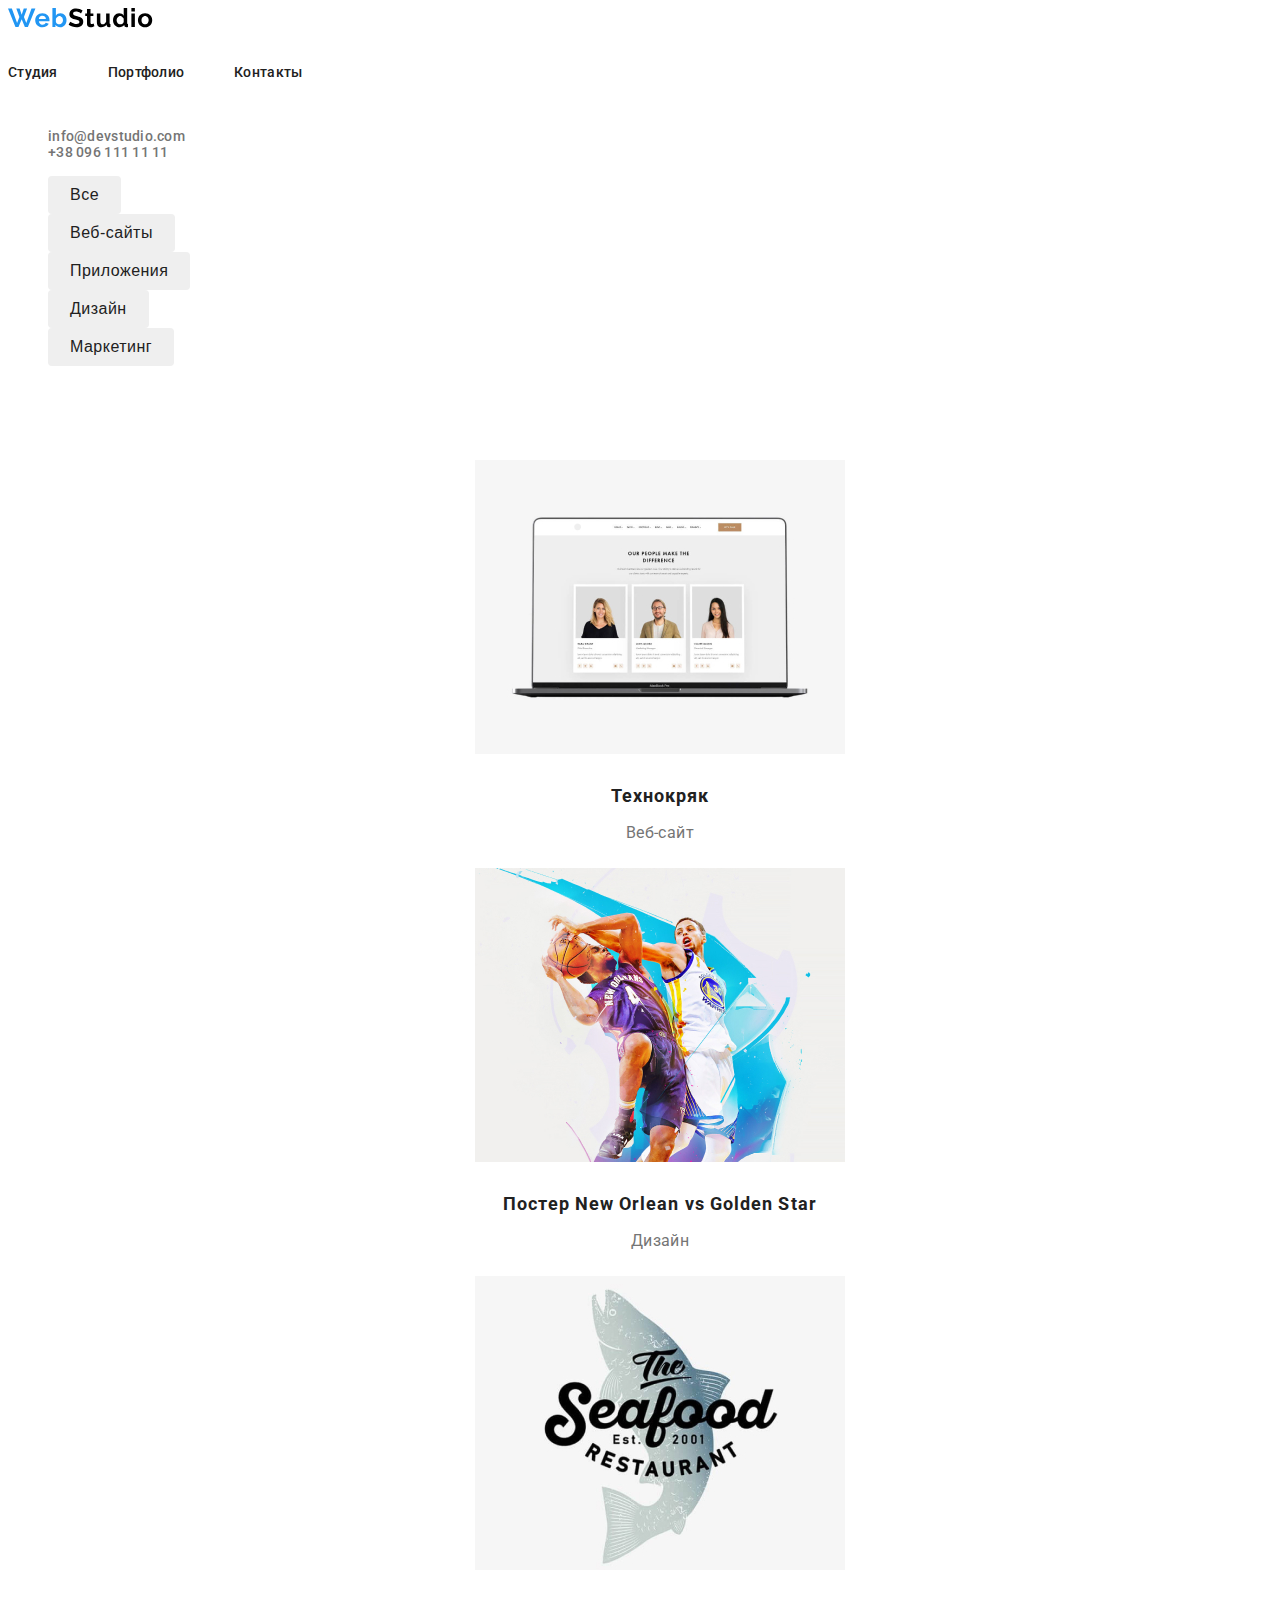
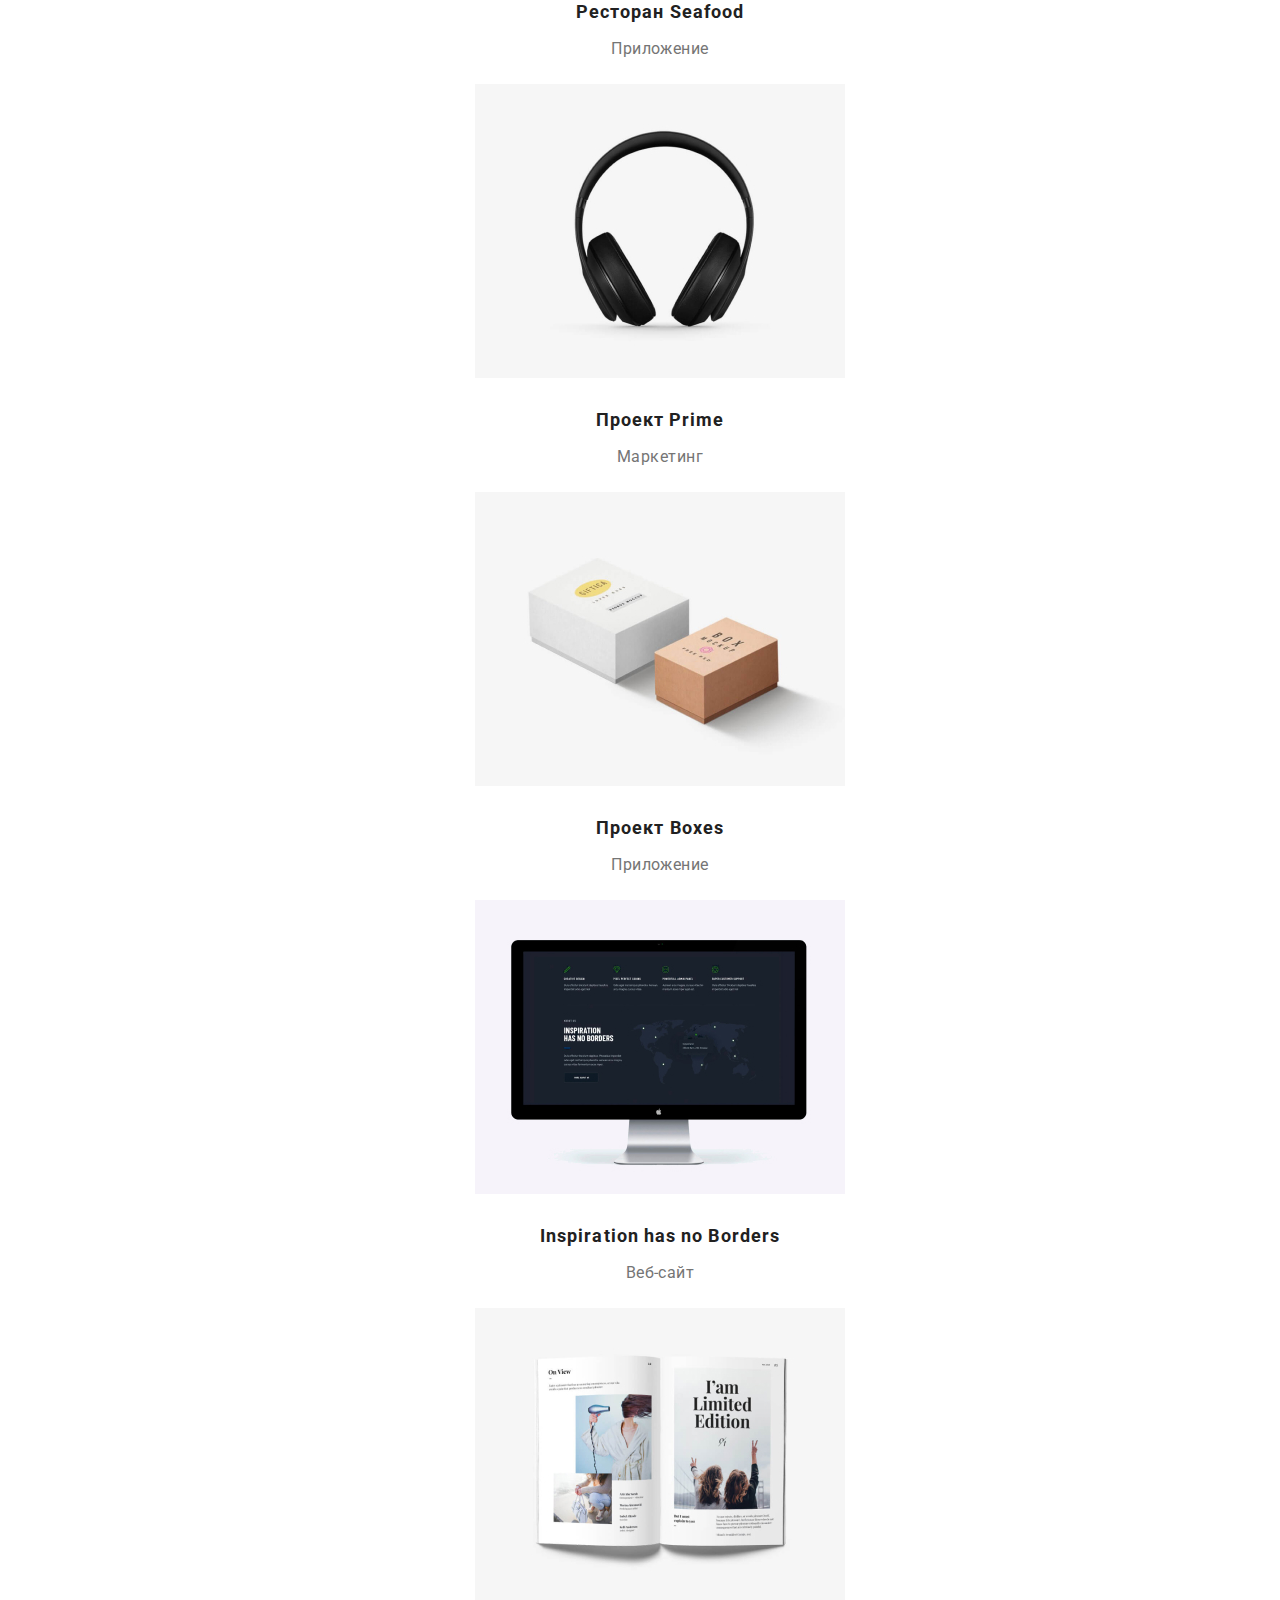
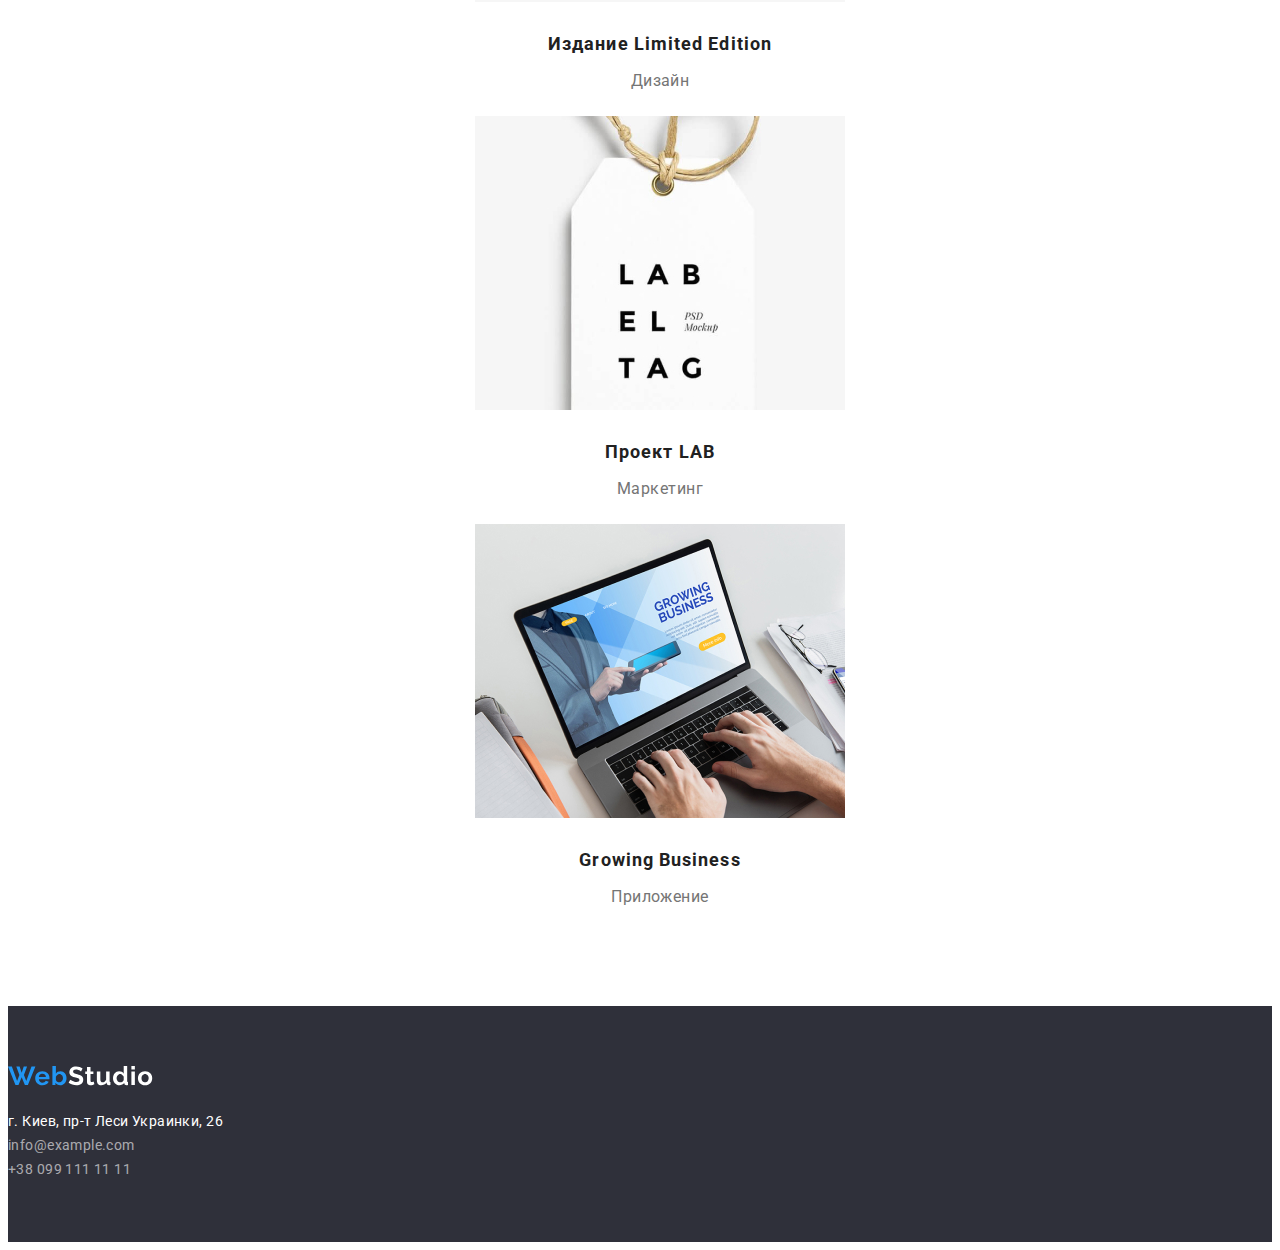
==== portfolio.html @ f3866150 "c4" ====
<!DOCTYPE html>
<html lang="ru">
  <head>
    <meta charset="UTF-8" />
    <meta name="viewport" content="width=device-width, initial-scale=1.0" />
    <title>Портфолио</title>
    <link
      rel="stylesheet"
      href="https://cdnjs.cloudflare.com/ajax/libs/modern-normalize/1.0.0/modern-normalize.min.css"
      integrity="sha512-ISS7cAi1PEhQ8jnbJpJZMd29NlhNj4AWYyLOSp2CE/CsHxTCu+r+t0D2yoJudVrd0/8fTVPUVDzY5Tvli75u/g=="
      crossorigin="anonymous"
    />
    <link rel="preconnect" href="https://fonts.gstatic.com" />
    <link
      href="https://fonts.googleapis.com/css2?family=Roboto:wght@400;500;700;900&display=swap"
      rel="stylesheet"
    />
    <link rel="stylesheet" href="./css/style.css" />
  </head>

  <body>
    <!-- Шапка сайта -->
    <header class="header">
      <nav class="menu">
        <a href="#" aria-label="логотип">
          <img src="./images/logo.svg" alt="web-studio Логотип" />
        </a>
        <ul class="menu-list">
          <li class="menu-list-item">
            <a class="menu-link" href="./index.html">Студия</a>
          </li>
          <li class="menu-list-item">
            <a class="menu-link" href="./portfolio.html">Портфолио</a>
          </li>
          <li class="menu-list-item">
            <a class="menu-link" href="#">Контакты</a>
          </li>
        </ul>
      </nav>
      <address>
        <ul>
          <li class="address-list">
            <a class="address-link" href="mailto:info@devstudio.com"
              >info@devstudio.com</a
            >
          </li>
          <li class="address-list">
            <a class="address-link" href="tel:+380961111111"
              >+38 096 111 11 11</a
            >
          </li>
        </ul>
      </address>
    </header>
    <!-- /Шапка сайта -->
    <main>
      <!-- Фильтр     -->
      <div>
        <ul class="filter-list">
          <li><button class="filter-button" type="button">Все</button></li>
          <li>
            <button class="filter-button" type="button">Веб-сайты</button>
          </li>
          <li>
            <button class="filter-button" type="button">Приложения</button>
          </li>
          <li><button class="filter-button" type="button">Дизайн</button></li>
          <li>
            <button class="filter-button" type="button">Маркетинг</button>
          </li>
        </ul>
      </div>
      <!-- /Фильтр     -->
      <!-- Портфолио -->
      <section class="portfolio">
        <div class="container-portfolio">
          <ul class="portfolio-list">
            <li>
              <img
                class="portfolio-images"
                src="./images/portfolio1.jpg"
                width="370"
                height="294"
                alt="Ноутбук с открытым веб-сайтом"
              />
              <h3 class="portfolio-title">Технокряк</h3>
              <p class="portfolio-text">Веб-сайт</p>
            </li>
            <li>
              <img
                class="portfolio-images"
                src="./images/portfolio2.jpg"
                width="370"
                height="294"
                alt="Постер New Orlean vs Golden Star"
              />
              <h3 class="portfolio-title">Постер New Orlean vs Golden Star</h3>
              <p class="portfolio-text">Дизайн</p>
            </li>
            <li>
              <img
                class="portfolio-images"
                src="./images/portfolio3.jpg"
                width="370"
                height="294"
                alt="Логотип ресторана seafood"
              />
              <h3 class="portfolio-title">Ресторан Seafood</h3>
              <p class="portfolio-text">Приложение</p>
            </li>
            <li>
              <img
                class="portfolio-images"
                src="./images/portfolio4.jpg"
                width="370"
                height="294"
                alt="Наушники"
              />
              <h3 class="portfolio-title">Проект Prime</h3>
              <p class="portfolio-text">Маркетинг</p>
            </li>
            <li>
              <img
                class="portfolio-images"
                src="./images/portfolio5.jpg"
                width="370"
                height="294"
                alt="2 коробки"
              />
              <h3 class="portfolio-title">Проект Boxes</h3>
              <p class="portfolio-text">Приложение</p>
            </li>
            <li>
              <img
                class="portfolio-images"
                src="./images/portfolio6.jpg"
                width="370"
                height="294"
                alt="Mac с открытым веб-сайтом"
              />
              <h3 class="portfolio-title">Inspiration has no Borders</h3>
              <p class="portfolio-text">Веб-сайт</p>
            </li>
            <li>
              <img
                class="portfolio-images"
                src="./images/portfolio7.jpg"
                width="370"
                height="294"
                alt="Книга"
              />
              <h3 class="portfolio-title">Издание Limited Edition</h3>
              <p class="portfolio-text">Дизайн</p>
            </li>
            <li>
              <img
                class="portfolio-images"
                src="./images/portfolio8.jpg"
                width="370"
                height="294"
                alt="Бирка"
              />
              <h3 class="portfolio-title">Проект LAB</h3>
              <p class="portfolio-text">Маркетинг</p>
            </li>
            <li>
              <img
                class="portfolio-images"
                src="./images/portfolio9.jpg"
                width="370"
                height="294"
                alt="Ноутбук с открытым приложением"
              />
              <h3 class="portfolio-title">Growing Business</h3>
              <p class="portfolio-text">Приложение</p>
            </li>
          </ul>
        </div>
      </section>
      <!-- /Портфолио -->
    </main>
    <footer class="footer">
      <!-- Контакты -->
      <img class="footer-logo" src="./images/logo-footer.svg" alt="Логотип" />
      <ul class="footer-list">
        <li>
          <address>
            <a class="address-location" href="#"
              >г. Киев, пр-т Леси Украинки, 26</a
            >
          </address>
        </li>
        <li>
          <address>
            <a class="address-contacts" href="mailto:info@example.com"
              >info@example.com</a
            >
          </address>
        </li>
        <li>
          <address>
            <a class="address-contacts" href="tel:+380991111111"
              >+38 099 111 11 11</a
            >
          </address>
        </li>
      </ul>
      <!-- /Контакты -->
    </footer>
  </body>
</html>
---- css/style.css ----
/* Основной цвет текста color: #212121; */
/* Вторичный цвет текста color: #757575; */
/* Акцент #2196F3; */
/* Белый #FFFFFF; */
/* Цвет адрес футер rgba(255, 255, 255, 0.6); */

:root {
  --primary-text-color: #212121;
  --secondary-text-color: #757575;
  --accent-color: #2196f3;
  --white-text-color: #ffffff;
  --footer-address-text-color: rgba(255, 255, 255, 0.6);
  --background-top-footer: #2f303a;
  --primary-background-color: #ffffff;
  --secondary-background-color: #f5f4fa;
}

html {
  box-sizing: border-box;
}

*,
*::before,
*::after {
  box-sizing: inherit;
}

body {
  font-family: 'Roboto', sans-serif;
  font-style: normal;
}

/* Шапка сайта */

.header {
  background-color: var(--primary-background-color);
}

.menu-list {
  display: flex;
  padding-right: 0;
  padding-left: 0;
  margin-top: 0;
  margin-bottom: 0;

  list-style: none;
}

.menu-list-item:not(:last-child) {
  margin-right: 50px;
}

.menu-link,
.menu-link:visited {
  display: block;
  padding-bottom: 32px;
  padding-top: 32px;

  color: var(--primary-text-color);
  font-weight: 500;
  font-size: 14px;
  line-height: 1.142;
  letter-spacing: 0.02em;
  text-decoration: none;
}

.menu-link:hover,
.menu-link:active,
.menu-link:focus {
  color: var(--accent-color);
}

.address-list {
  list-style: none;
  display: flex;
}

.address-list:not(:last-child) {
  margin-right: 50px;
}

.address-link {
  color: var(--secondary-text-color);
  font-style: normal;
  font-weight: 500;
  font-size: 14px;
  line-height: 1.142;
  letter-spacing: 0.02em;
  text-decoration: none;
}

.address-link:hover,
.address-link:active,
.address-link:focus {
  color: var(--accent-color);
}

/* Шапка сайта */

/* TOP */

.container-top {
  width: 1170px;
  padding-left: 15px;
  padding-right: 15px;
  margin-left: auto;
  margin-right: auto;
}

.top {
  padding-bottom: 94px;
  text-align: center;
  background-color: var(--background-top-footer);
}

.top-title {
  margin-top: 0;
  margin-bottom: 30px;

  color: var(--white-text-color);
  font-weight: 900;
  font-size: 44px;
  line-height: 1.5;
  text-align: center;
  letter-spacing: 0.06em;
  text-transform: uppercase;
}

.order,
.order:visited {
  display: inline-block;
  text-align: center;
  min-width: 200px;
  height: 50px;

  background-color: var(--accent-color);
  color: var(--white-text-color);
  font-weight: bold;
  font-size: 16px;
  line-height: 1.875;
  text-decoration: none;
  border-radius: 4px;
  padding: 10px 32px;
}

/* TOP */

/* О нас */

.feature {
  padding-bottom: 94px;
  background-color: var(--primary-background-color);
}

.container-feature {
  width: 1170px;
  padding-left: 15px;
  padding-right: 15px;
  margin-left: auto;
  margin-right: auto;
}

.feature-title {
  margin-top: 0;
  margin-bottom: 20px;

  color: var(--primary-text-color);
  font-weight: bold;
  font-size: 14px;
  line-height: 1.142;
  letter-spacing: 0.03em;
  text-transform: uppercase;
}

.feature-list {
  padding-right: 0;
  padding-left: 0;
  list-style: none;
}

.feature-text {
  margin-top: 0;
  margin-bottom: 0;

  color: var(--secondary-text-color);
  font-weight: normal;
  font-size: 14px;
  line-height: 1.714;
  letter-spacing: 0.03em;
}

/* О нас */

/* Наши спецификации */

.orientation {
  padding-bottom: 94px;

  background-color: var(--primary-background-color);
  text-align: center;
}

.container-orientation {
  width: 1170px;
  padding-left: 15px;
  padding-right: 15px;
  margin-left: auto;
  margin-right: auto;
}

.orientation-title {
  margin-top: 0;
  margin-bottom: 50px;

  color: var(--primary-text-color);
  font-weight: bold;
  font-size: 36px;
  line-height: 42px;
  text-align: center;
  letter-spacing: 0.03em;
}

.orientation-list {
  margin-top: 0;
  margin-bottom: 0;
  padding-left: 0;
  padding-right: 0;
  list-style: none;
}

/* Наши спецификации */

/* Наша комманда */

.container-team {
  width: 1170px;
  padding-left: 15px;
  padding-right: 15px;
  margin-left: auto;
  margin-right: auto;
}

.team {
  padding-bottom: 94px;

  background-color: var(--secondary-background-color);
  text-align: center;
}

.team-images {
  margin-bottom: 30px;
}

.team-title {
  margin-top: 0;
  margin-bottom: 0;
  padding-top: 101px;
  padding-bottom: 50px;

  color: var(--primary-text-color);
  font-weight: bold;
  font-size: 36px;
  line-height: 1.166;
  text-align: center;
  letter-spacing: 0.03em;
}

.team-list {
  margin-top: 0;
  margin-bottom: 0;
  padding-left: 0;
  padding-right: 0;
  list-style: none;
}

.person-title {
  margin-top: 0;
  margin-bottom: 10px;

  color: var(--primary-text-color);
  font-weight: 500;
  font-size: 16px;
  line-height: 1.187;
  text-align: center;
  letter-spacing: 0.03em;
}

.person-text {
  margin-top: 0;
  margin-bottom: 30px;

  color: var(--secondary-text-color);
  font-weight: normal;
  font-size: 16px;
  line-height: 1.187;
  text-align: center;
  letter-spacing: 0.03em;
}

.person-text:last-child {
  margin-bottom: 0;
}

/* Наша комманда */

/* Контакты */

.footer {
  background-color: var(--background-top-footer);
}

.footer-logo {
  padding-top: 60px;
  margin-bottom: 20px;
}

.footer-list {
  margin-top: 0;
  margin-bottom: 0;
  padding-left: 0;
  padding-bottom: 60px;
  list-style: none;
}

.address-location,
.address-location:visited {
  color: var(--white-text-color);
  font-style: normal;
  font-weight: normal;
  font-size: 14px;
  line-height: 1.714;
  letter-spacing: 0.03em;
  text-decoration: none;
}

.address-contacts,
.address-contacts:visited {
  color: var(--footer-address-text-color);
  font-style: normal;
  font-weight: normal;
  font-size: 14px;
  line-height: 1.714;
  letter-spacing: 0.03em;
  text-decoration: none;
}

/* Контакты */

/* PORTFOLIO.HTML */
/* Фильтр */

.filter-list {
  list-style: none;
}

.filter-button,
.filter-button:visited {
  padding: 6px 22px;
  border-radius: 4px;
  border: 0 solid transparent;

  color: var(--primary-text-color);
  font-weight: 500;
  font-size: 16px;
  line-height: 1.625;
  text-align: center;
  letter-spacing: 0.03em;
}

.filter-button:hover,
.filter-button:active,
.filter-button:focus {
  color: var(--white-text-color);
  background-color: var(--accent-color);
  outline: none;
  border: 0 solid transparent;
  font-weight: 500;
  font-size: 16px;
  line-height: 1.625;
  text-align: center;
  letter-spacing: 0.03em;
}

/* Portfolio */

.portfolio {
  background-color: var(--primary-background-color);
  text-align: center;
}

.container-portfolio {
  width: 1170px;
  padding-left: 15px;
  padding-right: 15px;
  margin-left: auto;
  margin-right: auto;
  margin-top: 94px;
  margin-bottom: 94px;
}

.portfolio-images {
  margin-bottom: 20px;
}

.portfolio-list {
  list-style: none;
  margin-bottom: 0;
  margin-top: 0;
}

.portfolio-title {
  color: var(--primary-text-color);
  margin-top: 0;
  margin-bottom: 4px;

  font-weight: bold;
  font-size: 18px;
  line-height: 2;
  letter-spacing: 0.06em;
}

.portfolio-text {
  margin-top: 0;
  margin-bottom: 20px;

  color: var(--secondary-text-color);
  font-weight: normal;
  font-size: 16px;
  line-height: 1.875;
  letter-spacing: 0.03em;
}

/* Portfolio */
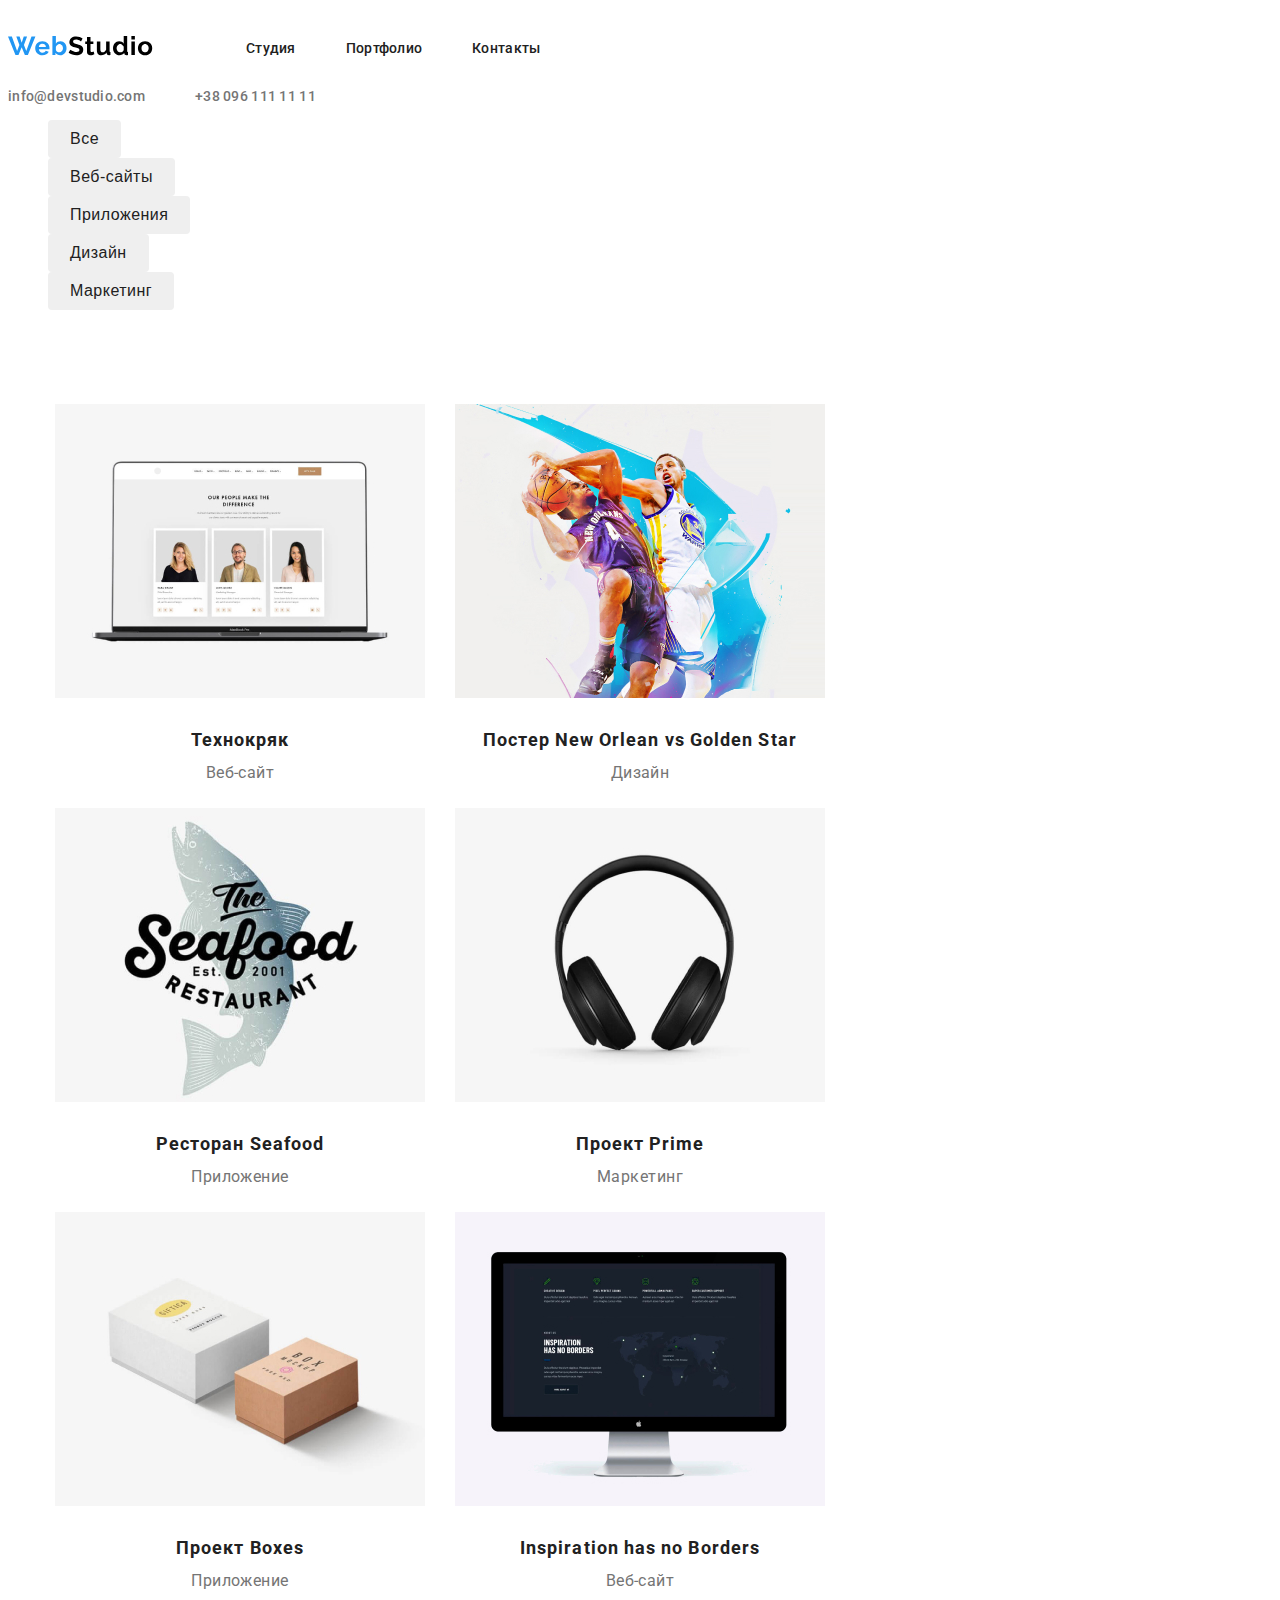
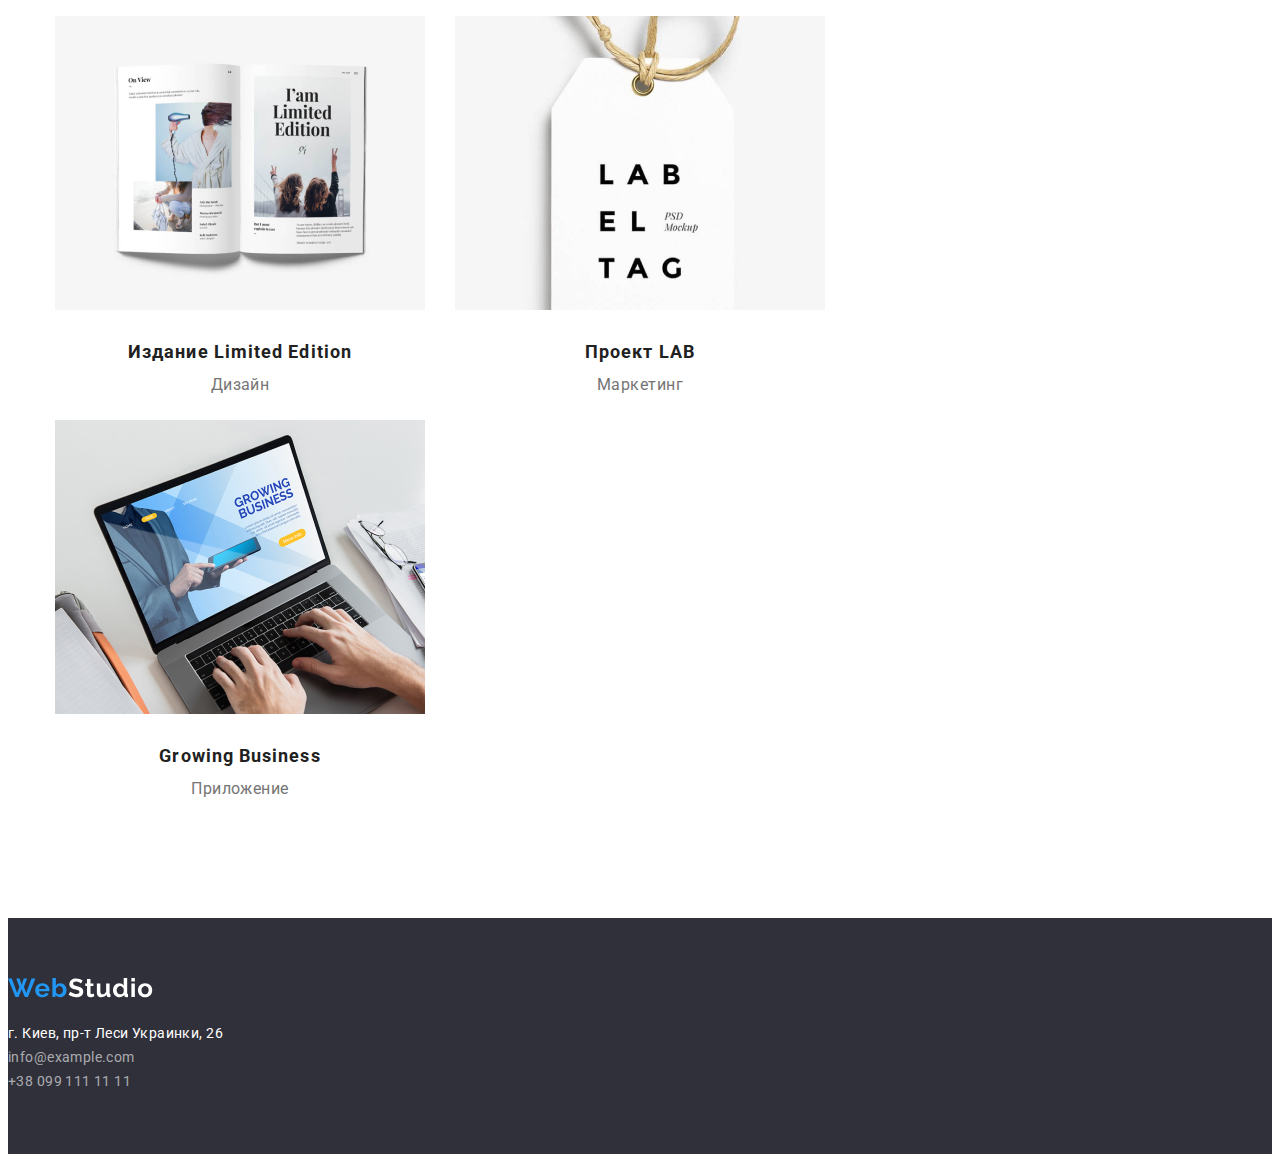
==== commit 6965350a: "c5" ====
--- a/portfolio.html
+++ b/portfolio.html
@@ -37,19 +37,11 @@
           </li>
         </ul>
       </nav>
-      <address>
-        <ul>
-          <li class="address-list">
-            <a class="address-link" href="mailto:info@devstudio.com"
-              >info@devstudio.com</a
-            >
-          </li>
-          <li class="address-list">
-            <a class="address-link" href="tel:+380961111111"
-              >+38 096 111 11 11</a
-            >
-          </li>
-        </ul>
+      <address class="address-list">
+        <a class="address-link" href="mailto:info@devstudio.com"
+          >info@devstudio.com</a
+        >
+        <a class="address-link" href="tel:+380961111111">+38 096 111 11 11</a>
       </address>
     </header>
     <!-- /Шапка сайта -->
@@ -75,105 +67,127 @@
       <section class="portfolio">
         <div class="container-portfolio">
           <ul class="portfolio-list">
-            <li>
-              <img
-                class="portfolio-images"
-                src="./images/portfolio1.jpg"
-                width="370"
-                height="294"
-                alt="Ноутбук с открытым веб-сайтом"
-              />
-              <h3 class="portfolio-title">Технокряк</h3>
-              <p class="portfolio-text">Веб-сайт</p>
-            </li>
-            <li>
-              <img
-                class="portfolio-images"
-                src="./images/portfolio2.jpg"
-                width="370"
-                height="294"
-                alt="Постер New Orlean vs Golden Star"
-              />
-              <h3 class="portfolio-title">Постер New Orlean vs Golden Star</h3>
-              <p class="portfolio-text">Дизайн</p>
-            </li>
-            <li>
-              <img
-                class="portfolio-images"
-                src="./images/portfolio3.jpg"
-                width="370"
-                height="294"
-                alt="Логотип ресторана seafood"
-              />
-              <h3 class="portfolio-title">Ресторан Seafood</h3>
-              <p class="portfolio-text">Приложение</p>
-            </li>
-            <li>
-              <img
-                class="portfolio-images"
-                src="./images/portfolio4.jpg"
-                width="370"
-                height="294"
-                alt="Наушники"
-              />
-              <h3 class="portfolio-title">Проект Prime</h3>
-              <p class="portfolio-text">Маркетинг</p>
-            </li>
-            <li>
-              <img
-                class="portfolio-images"
-                src="./images/portfolio5.jpg"
-                width="370"
-                height="294"
-                alt="2 коробки"
-              />
-              <h3 class="portfolio-title">Проект Boxes</h3>
-              <p class="portfolio-text">Приложение</p>
-            </li>
-            <li>
-              <img
-                class="portfolio-images"
-                src="./images/portfolio6.jpg"
-                width="370"
-                height="294"
-                alt="Mac с открытым веб-сайтом"
-              />
-              <h3 class="portfolio-title">Inspiration has no Borders</h3>
-              <p class="portfolio-text">Веб-сайт</p>
-            </li>
-            <li>
-              <img
-                class="portfolio-images"
-                src="./images/portfolio7.jpg"
-                width="370"
-                height="294"
-                alt="Книга"
-              />
-              <h3 class="portfolio-title">Издание Limited Edition</h3>
-              <p class="portfolio-text">Дизайн</p>
-            </li>
-            <li>
-              <img
-                class="portfolio-images"
-                src="./images/portfolio8.jpg"
-                width="370"
-                height="294"
-                alt="Бирка"
-              />
-              <h3 class="portfolio-title">Проект LAB</h3>
-              <p class="portfolio-text">Маркетинг</p>
-            </li>
-            <li>
-              <img
-                class="portfolio-images"
-                src="./images/portfolio9.jpg"
-                width="370"
-                height="294"
-                alt="Ноутбук с открытым приложением"
-              />
-              <h3 class="portfolio-title">Growing Business</h3>
-              <p class="portfolio-text">Приложение</p>
-            </li>
+            <div class="flex-container">
+              <li>
+                <div class="flex-elements">
+                  <img
+                    class="portfolio-images"
+                    src="./images/portfolio1.jpg"
+                    width="370"
+                    height="294"
+                    alt="Ноутбук с открытым веб-сайтом"
+                  />
+                  <h3 class="portfolio-title">Технокряк</h3>
+                  <p class="portfolio-text">Веб-сайт</p>
+                </div>
+              </li>
+              <li>
+                <div class="flex-elements">
+                  <img
+                    class="portfolio-images"
+                    src="./images/portfolio2.jpg"
+                    width="370"
+                    height="294"
+                    alt="Постер New Orlean vs Golden Star"
+                  />
+                  <h3 class="portfolio-title">
+                    Постер New Orlean vs Golden Star
+                  </h3>
+                  <p class="portfolio-text">Дизайн</p>
+                </div>
+              </li>
+              <li>
+                <div class="flex-elements">
+                  <img
+                    class="portfolio-images"
+                    src="./images/portfolio3.jpg"
+                    width="370"
+                    height="294"
+                    alt="Логотип ресторана seafood"
+                  />
+                  <h3 class="portfolio-title">Ресторан Seafood</h3>
+                  <p class="portfolio-text">Приложение</p>
+                </div>
+              </li>
+              <li>
+                <div class="flex-elements">
+                  <img
+                    class="portfolio-images"
+                    src="./images/portfolio4.jpg"
+                    width="370"
+                    height="294"
+                    alt="Наушники"
+                  />
+                  <h3 class="portfolio-title">Проект Prime</h3>
+                  <p class="portfolio-text">Маркетинг</p>
+                </div>
+              </li>
+              <li>
+                <div class="flex-elements">
+                  <img
+                    class="portfolio-images"
+                    src="./images/portfolio5.jpg"
+                    width="370"
+                    height="294"
+                    alt="2 коробки"
+                  />
+                  <h3 class="portfolio-title">Проект Boxes</h3>
+                  <p class="portfolio-text">Приложение</p>
+                </div>
+              </li>
+              <li>
+                <div class="flex-elements">
+                  <img
+                    class="portfolio-images"
+                    src="./images/portfolio6.jpg"
+                    width="370"
+                    height="294"
+                    alt="Mac с открытым веб-сайтом"
+                  />
+                  <h3 class="portfolio-title">Inspiration has no Borders</h3>
+                  <p class="portfolio-text">Веб-сайт</p>
+                </div>
+              </li>
+              <li>
+                <div class="flex-elements">
+                  <img
+                    class="portfolio-images"
+                    src="./images/portfolio7.jpg"
+                    width="370"
+                    height="294"
+                    alt="Книга"
+                  />
+                  <h3 class="portfolio-title">Издание Limited Edition</h3>
+                  <p class="portfolio-text">Дизайн</p>
+                </div>
+              </li>
+              <li>
+                <div class="flex-elements">
+                  <img
+                    class="portfolio-images"
+                    src="./images/portfolio8.jpg"
+                    width="370"
+                    height="294"
+                    alt="Бирка"
+                  />
+                  <h3 class="portfolio-title">Проект LAB</h3>
+                  <p class="portfolio-text">Маркетинг</p>
+                </div>
+              </li>
+              <li>
+                <div class="flex-elements">
+                  <img
+                    class="portfolio-images"
+                    src="./images/portfolio9.jpg"
+                    width="370"
+                    height="294"
+                    alt="Ноутбук с открытым приложением"
+                  />
+                  <h3 class="portfolio-title">Growing Business</h3>
+                  <p class="portfolio-text">Приложение</p>
+                </div>
+              </li>
+            </div>
           </ul>
         </div>
       </section>
--- a/css/style.css
+++ b/css/style.css
@@ -36,7 +36,23 @@
   background-color: var(--primary-background-color);
 }
 
+.menu {
+  display: flex;
+  align-items: center;
+  height: 80px;
+}
+
+.container-menu {
+  width: 1200px;
+  padding-left: 15px;
+  padding-right: 15px;
+  margin-left: auto;
+  margin-right: auto;
+}
+
 .menu-list {
+  margin-left: 93px;
+
   display: flex;
   padding-right: 0;
   padding-left: 0;
@@ -71,11 +87,12 @@
 }
 
 .address-list {
-  list-style: none;
-  display: flex;
-}
-
-.address-list:not(:last-child) {
+  margin-left: auto;
+  list-style: none;
+  display: flex;
+}
+
+.address-link:not(:last-child) {
   margin-right: 50px;
 }
 
@@ -100,7 +117,7 @@
 /* TOP */
 
 .container-top {
-  width: 1170px;
+  width: 1200px;
   padding-left: 15px;
   padding-right: 15px;
   margin-left: auto;
@@ -108,12 +125,14 @@
 }
 
 .top {
-  padding-bottom: 94px;
   text-align: center;
   background-color: var(--background-top-footer);
 }
 
 .top-title {
+  padding-top: 200px;
+  padding-left: 236px;
+  padding-right: 236px;
   margin-top: 0;
   margin-bottom: 30px;
 
@@ -126,6 +145,10 @@
   text-transform: uppercase;
 }
 
+.order-button {
+  padding-bottom: 200px;
+}
+
 .order,
 .order:visited {
   display: inline-block;
@@ -153,7 +176,7 @@
 }
 
 .container-feature {
-  width: 1170px;
+  width: 1200px;
   padding-left: 15px;
   padding-right: 15px;
   margin-left: auto;
@@ -175,7 +198,13 @@
 .feature-list {
   padding-right: 0;
   padding-left: 0;
-  list-style: none;
+
+  list-style: none;
+  display: flex;
+}
+
+.feature-list-item {
+  max-width: 270px;
 }
 
 .feature-text {
@@ -189,19 +218,22 @@
   letter-spacing: 0.03em;
 }
 
+.feature-list-item:not(:last-child) {
+  margin-right: 30px;
+}
+
 /* О нас */
 
 /* Наши спецификации */
 
 .orientation {
   padding-bottom: 94px;
-
+  text-align: center;
   background-color: var(--primary-background-color);
-  text-align: center;
 }
 
 .container-orientation {
-  width: 1170px;
+  width: 1200px;
   padding-left: 15px;
   padding-right: 15px;
   margin-left: auto;
@@ -211,7 +243,6 @@
 .orientation-title {
   margin-top: 0;
   margin-bottom: 50px;
-
   color: var(--primary-text-color);
   font-weight: bold;
   font-size: 36px;
@@ -225,7 +256,13 @@
   margin-bottom: 0;
   padding-left: 0;
   padding-right: 0;
-  list-style: none;
+  max-height: 294px;
+  list-style: none;
+  display: flex;
+}
+
+.orientation-list-item:not(:last-child) {
+  margin-right: 30px;
 }
 
 /* Наши спецификации */
@@ -316,7 +353,6 @@
 
 .footer-list {
   margin-top: 0;
-  margin-bottom: 0;
   padding-left: 0;
   padding-bottom: 60px;
   list-style: none;
@@ -389,7 +425,7 @@
 }
 
 .container-portfolio {
-  width: 1170px;
+  width: 1200px;
   padding-left: 15px;
   padding-right: 15px;
   margin-left: auto;
@@ -398,20 +434,37 @@
   margin-bottom: 94px;
 }
 
+.flex-container {
+  display: flex;
+  flex-wrap: wrap;
+}
+
 .portfolio-images {
   margin-bottom: 20px;
 }
 
 .portfolio-list {
-  list-style: none;
-  margin-bottom: 0;
-  margin-top: 0;
+  padding-left: 0;
+  list-style: none;
+  margin-bottom: 0;
+  margin-top: 0;
+  display: flex;
+  flex-wrap: wrap;
+}
+
+.flex-elements {
+  width: 370px;
+  margin-right: 30px;
+}
+
+.flex-elements:nth-child(3n + 3) {
+  margin-right: 0;
 }
 
 .portfolio-title {
   color: var(--primary-text-color);
   margin-top: 0;
-  margin-bottom: 4px;
+  margin-bottom: 0;
 
   font-weight: bold;
   font-size: 18px;
@@ -421,7 +474,8 @@
 
 .portfolio-text {
   margin-top: 0;
-  margin-bottom: 20px;
+  margin-bottom: 0;
+  padding-bottom: 20px;
 
   color: var(--secondary-text-color);
   font-weight: normal;
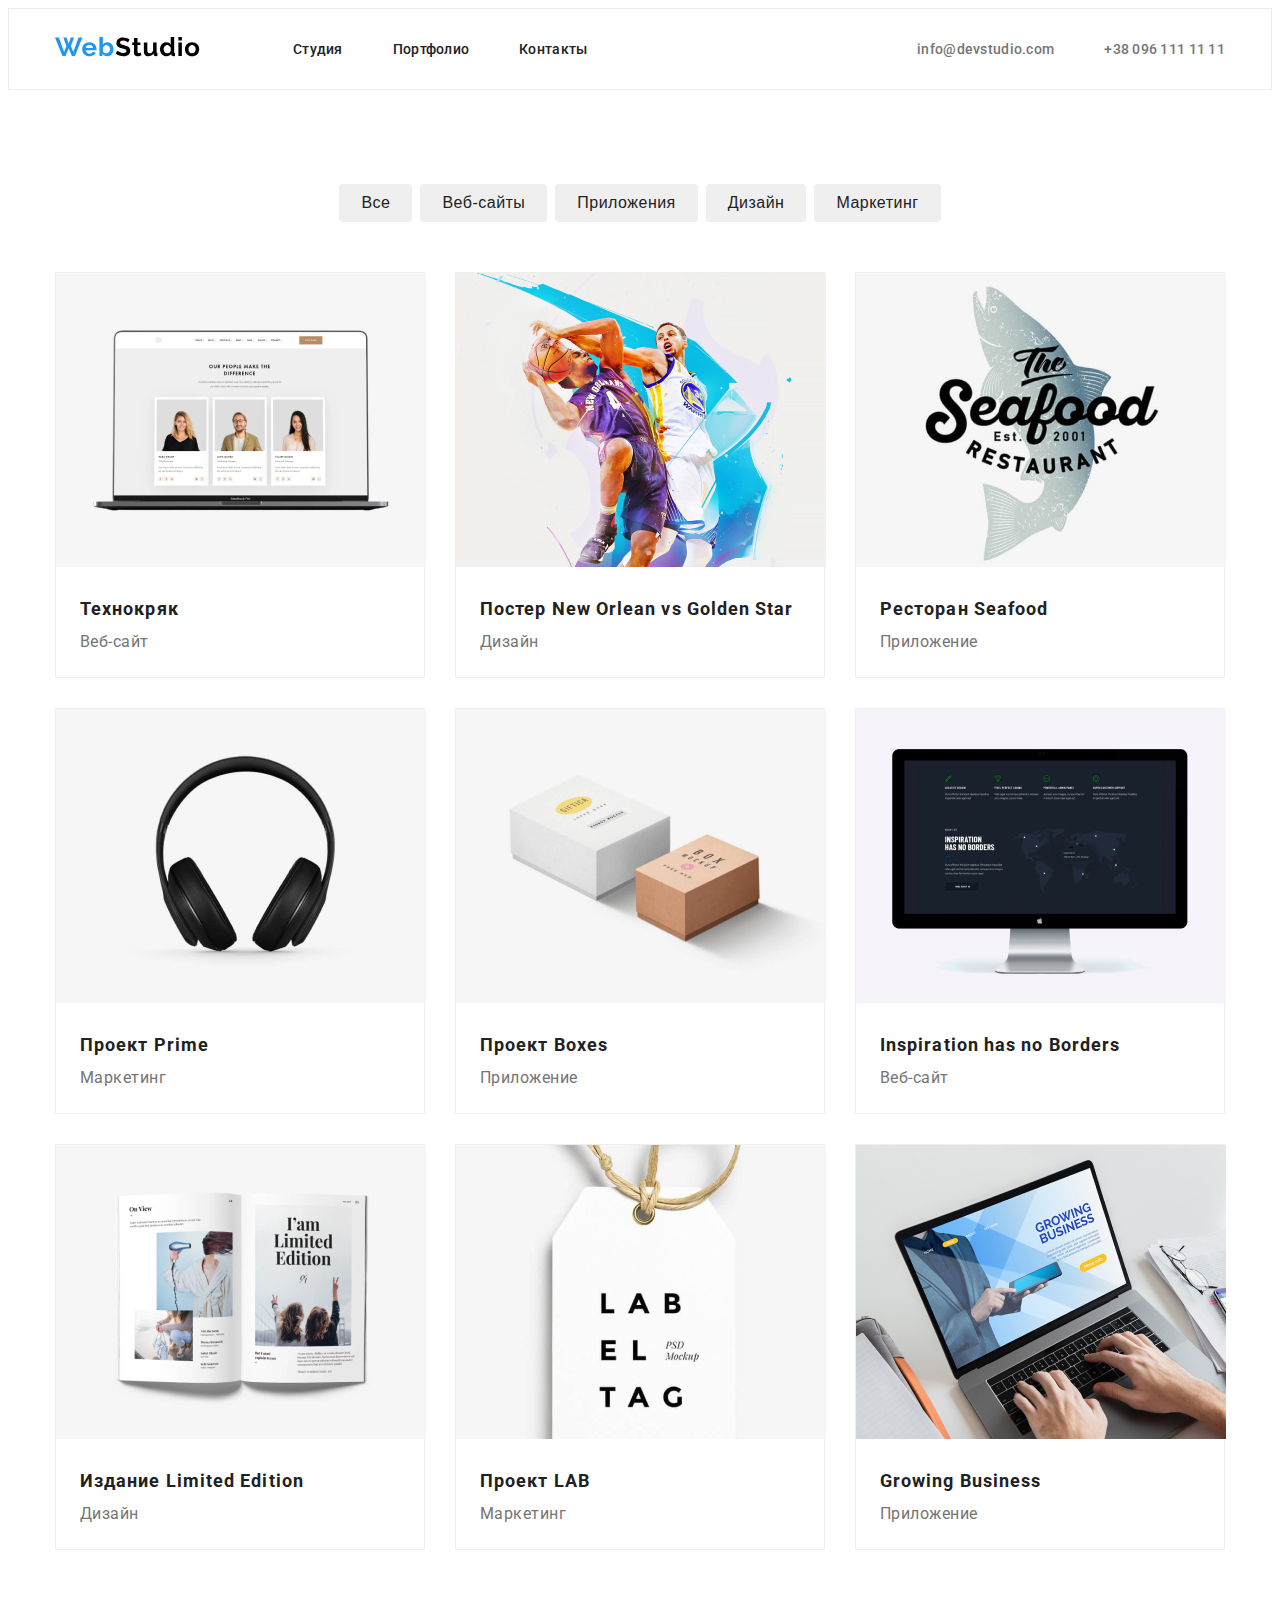
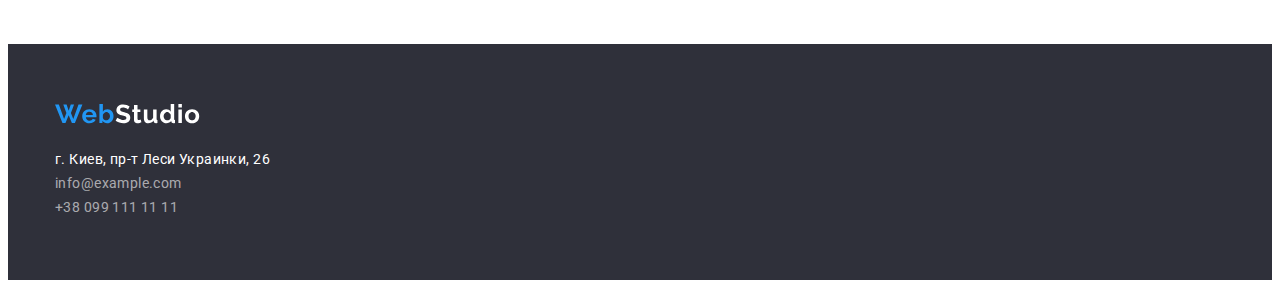
==== commit a6944379: "с5" ====
--- a/portfolio.html
+++ b/portfolio.html
@@ -21,55 +21,64 @@
   <body>
     <!-- Шапка сайта -->
     <header class="header">
-      <nav class="menu">
-        <a href="#" aria-label="логотип">
-          <img src="./images/logo.svg" alt="web-studio Логотип" />
-        </a>
-        <ul class="menu-list">
-          <li class="menu-list-item">
-            <a class="menu-link" href="./index.html">Студия</a>
-          </li>
-          <li class="menu-list-item">
-            <a class="menu-link" href="./portfolio.html">Портфолио</a>
-          </li>
-          <li class="menu-list-item">
-            <a class="menu-link" href="#">Контакты</a>
-          </li>
-        </ul>
-      </nav>
-      <address class="address-list">
-        <a class="address-link" href="mailto:info@devstudio.com"
-          >info@devstudio.com</a
-        >
-        <a class="address-link" href="tel:+380961111111">+38 096 111 11 11</a>
-      </address>
+      <div class="container-menu">
+        <nav class="menu">
+          <a href="#" aria-label="логотип">
+            <img src="./images/logo.svg" alt="web-studio Логотип" />
+          </a>
+          <ul class="menu-list">
+            <li class="menu-list-item">
+              <a class="menu-link" href="./index.html">Студия</a>
+            </li>
+            <li class="menu-list-item">
+              <a class="menu-link" href="./portfolio.html">Портфолио</a>
+            </li>
+            <li class="menu-list-item">
+              <a class="menu-link" href="#">Контакты</a>
+            </li>
+          </ul>
+          <address class="address-list">
+            <a class="address-link" href="mailto:info@devstudio.com"
+              >info@devstudio.com</a
+            >
+            <a class="address-link" href="tel:+380961111111"
+              >+38 096 111 11 11</a
+            >
+          </address>
+        </nav>
+      </div>
     </header>
     <!-- /Шапка сайта -->
     <main>
       <!-- Фильтр     -->
-      <div>
+      <section class="filter">
+      <div class="container-filter">
         <ul class="filter-list">
-          <li><button class="filter-button" type="button">Все</button></li>
-          <li>
+          <li class="filter-item">
+            <button class="filter-button" type="button">Все</button>
+          </li>
+          <li class="filter-item">
             <button class="filter-button" type="button">Веб-сайты</button>
           </li>
-          <li>
+          <li class="filter-item">
             <button class="filter-button" type="button">Приложения</button>
           </li>
-          <li><button class="filter-button" type="button">Дизайн</button></li>
-          <li>
+          <li class="filter-item">
+            <button class="filter-button" type="button">Дизайн</button>
+          </li>
+          <li class="filter-item">
             <button class="filter-button" type="button">Маркетинг</button>
           </li>
         </ul>
       </div>
+      </section>
       <!-- /Фильтр     -->
       <!-- Портфолио -->
       <section class="portfolio">
         <div class="container-portfolio">
           <ul class="portfolio-list">
             <div class="flex-container">
-              <li>
-                <div class="flex-elements">
+              <li class="flex-elements">
                   <img
                     class="portfolio-images"
                     src="./images/portfolio1.jpg"
@@ -79,10 +88,8 @@
                   />
                   <h3 class="portfolio-title">Технокряк</h3>
                   <p class="portfolio-text">Веб-сайт</p>
-                </div>
-              </li>
-              <li>
-                <div class="flex-elements">
+              </li>
+              <li class="flex-elements">
                   <img
                     class="portfolio-images"
                     src="./images/portfolio2.jpg"
@@ -94,10 +101,8 @@
                     Постер New Orlean vs Golden Star
                   </h3>
                   <p class="portfolio-text">Дизайн</p>
-                </div>
-              </li>
-              <li>
-                <div class="flex-elements">
+              </li>
+              <li class="flex-elements">
                   <img
                     class="portfolio-images"
                     src="./images/portfolio3.jpg"
@@ -107,10 +112,8 @@
                   />
                   <h3 class="portfolio-title">Ресторан Seafood</h3>
                   <p class="portfolio-text">Приложение</p>
-                </div>
-              </li>
-              <li>
-                <div class="flex-elements">
+              </li>
+              <li class="flex-elements">
                   <img
                     class="portfolio-images"
                     src="./images/portfolio4.jpg"
@@ -120,10 +123,8 @@
                   />
                   <h3 class="portfolio-title">Проект Prime</h3>
                   <p class="portfolio-text">Маркетинг</p>
-                </div>
-              </li>
-              <li>
-                <div class="flex-elements">
+              </li>
+              <li class="flex-elements">
                   <img
                     class="portfolio-images"
                     src="./images/portfolio5.jpg"
@@ -133,10 +134,8 @@
                   />
                   <h3 class="portfolio-title">Проект Boxes</h3>
                   <p class="portfolio-text">Приложение</p>
-                </div>
-              </li>
-              <li>
-                <div class="flex-elements">
+              </li>
+              <li class="flex-elements">
                   <img
                     class="portfolio-images"
                     src="./images/portfolio6.jpg"
@@ -146,10 +145,8 @@
                   />
                   <h3 class="portfolio-title">Inspiration has no Borders</h3>
                   <p class="portfolio-text">Веб-сайт</p>
-                </div>
-              </li>
-              <li>
-                <div class="flex-elements">
+              </li>
+              <li class="flex-elements">
                   <img
                     class="portfolio-images"
                     src="./images/portfolio7.jpg"
@@ -159,10 +156,8 @@
                   />
                   <h3 class="portfolio-title">Издание Limited Edition</h3>
                   <p class="portfolio-text">Дизайн</p>
-                </div>
-              </li>
-              <li>
-                <div class="flex-elements">
+              </li>
+              <li class="flex-elements">
                   <img
                     class="portfolio-images"
                     src="./images/portfolio8.jpg"
@@ -172,10 +167,8 @@
                   />
                   <h3 class="portfolio-title">Проект LAB</h3>
                   <p class="portfolio-text">Маркетинг</p>
-                </div>
-              </li>
-              <li>
-                <div class="flex-elements">
+              </li>
+              <li class="flex-elements">
                   <img
                     class="portfolio-images"
                     src="./images/portfolio9.jpg"
@@ -185,16 +178,16 @@
                   />
                   <h3 class="portfolio-title">Growing Business</h3>
                   <p class="portfolio-text">Приложение</p>
-                </div>
               </li>
             </div>
           </ul>
         </div>
       </section>
-      <!-- /Портфолио -->
     </main>
+    <!-- /Портфолио -->
+    <!-- Контакты -->
     <footer class="footer">
-      <!-- Контакты -->
+      <div class="container-footer">
       <img class="footer-logo" src="./images/logo-footer.svg" alt="Логотип" />
       <ul class="footer-list">
         <li>
@@ -219,6 +212,7 @@
           </address>
         </li>
       </ul>
+      </div>
       <!-- /Контакты -->
     </footer>
   </body>
--- a/css/style.css
+++ b/css/style.css
@@ -34,6 +34,7 @@
 
 .header {
   background-color: var(--primary-background-color);
+  border: 1px solid #ECECEC
 }
 
 .menu {
@@ -270,7 +271,7 @@
 /* Наша комманда */
 
 .container-team {
-  width: 1170px;
+  width: 1200px;
   padding-left: 15px;
   padding-right: 15px;
   margin-left: auto;
@@ -308,7 +309,20 @@
   padding-left: 0;
   padding-right: 0;
   list-style: none;
-}
+  display: flex;
+  align-items: center;
+}
+
+.team-item {
+  background-color: var(--primary-background-color);
+  box-shadow: 0px 1px 3px rgba(0, 0, 0, 0.12), 0px 1px 1px rgba(0, 0, 0, 0.14), 0px 2px 1px rgba(0, 0, 0, 0.2);
+  border-radius: 0px 0px 4px 4px;
+}
+
+.team-item:not(:last-child) {
+  margin-right: 30px;
+}
+
 
 .person-title {
   margin-top: 0;
@@ -324,7 +338,7 @@
 
 .person-text {
   margin-top: 0;
-  margin-bottom: 30px;
+  padding-bottom: 30px;
 
   color: var(--secondary-text-color);
   font-weight: normal;
@@ -346,6 +360,14 @@
   background-color: var(--background-top-footer);
 }
 
+.container-footer {
+  width: 1200px;
+  padding-left: 15px;
+  padding-right: 15px;
+  margin-left: auto;
+  margin-right: auto;
+}
+
 .footer-logo {
   padding-top: 60px;
   margin-bottom: 20px;
@@ -353,6 +375,7 @@
 
 .footer-list {
   margin-top: 0;
+  margin-bottom: 0;
   padding-left: 0;
   padding-bottom: 60px;
   list-style: none;
@@ -385,8 +408,25 @@
 /* PORTFOLIO.HTML */
 /* Фильтр */
 
+.filter {
+  padding-top: 94px;
+}
+
+.container-filter {
+  width: 1200px;
+  padding-left: 15px;
+  padding-right: 15px;
+  margin-left: auto;
+  margin-right: auto;
+}
+
 .filter-list {
-  list-style: none;
+  padding-left: 0;
+  margin-bottom: 50px;
+  margin-top: 0;
+  list-style: none;
+  display: flex;
+  justify-content: center;
 }
 
 .filter-button,
@@ -417,6 +457,10 @@
   letter-spacing: 0.03em;
 }
 
+.filter-item:not(:last-child) {
+  margin-right: 8px;
+}
+
 /* Portfolio */
 
 .portfolio {
@@ -424,21 +468,6 @@
   text-align: center;
 }
 
-.container-portfolio {
-  width: 1200px;
-  padding-left: 15px;
-  padding-right: 15px;
-  margin-left: auto;
-  margin-right: auto;
-  margin-top: 94px;
-  margin-bottom: 94px;
-}
-
-.flex-container {
-  display: flex;
-  flex-wrap: wrap;
-}
-
 .portfolio-images {
   margin-bottom: 20px;
 }
@@ -448,6 +477,21 @@
   list-style: none;
   margin-bottom: 0;
   margin-top: 0;
+  display: flex;
+  flex-wrap: wrap;
+}
+
+.container-portfolio {
+  width: 1200px;
+  padding-left: 15px;
+  padding-right: 15px;
+  margin-left: auto;
+  margin-right: auto;
+  margin-top: 0;
+  margin-bottom: 94px;
+}
+
+.flex-container {
   display: flex;
   flex-wrap: wrap;
 }
@@ -455,17 +499,25 @@
 .flex-elements {
   width: 370px;
   margin-right: 30px;
-}
-
-.flex-elements:nth-child(3n + 3) {
+  margin-bottom: 30px;
+  border: 1px solid #EEEEEE
+}
+
+.flex-elements:nth-child(3n) {
   margin-right: 0;
 }
 
+.flex-elements:nth-child(n+7) {
+  margin-bottom: 0;
+}
+
 .portfolio-title {
   color: var(--primary-text-color);
   margin-top: 0;
   margin-bottom: 0;
-
+  padding-left: 24px;
+
+  text-align: left;
   font-weight: bold;
   font-size: 18px;
   line-height: 2;
@@ -476,7 +528,9 @@
   margin-top: 0;
   margin-bottom: 0;
   padding-bottom: 20px;
-
+  padding-left: 24px;
+
+  text-align: left;
   color: var(--secondary-text-color);
   font-weight: normal;
   font-size: 16px;
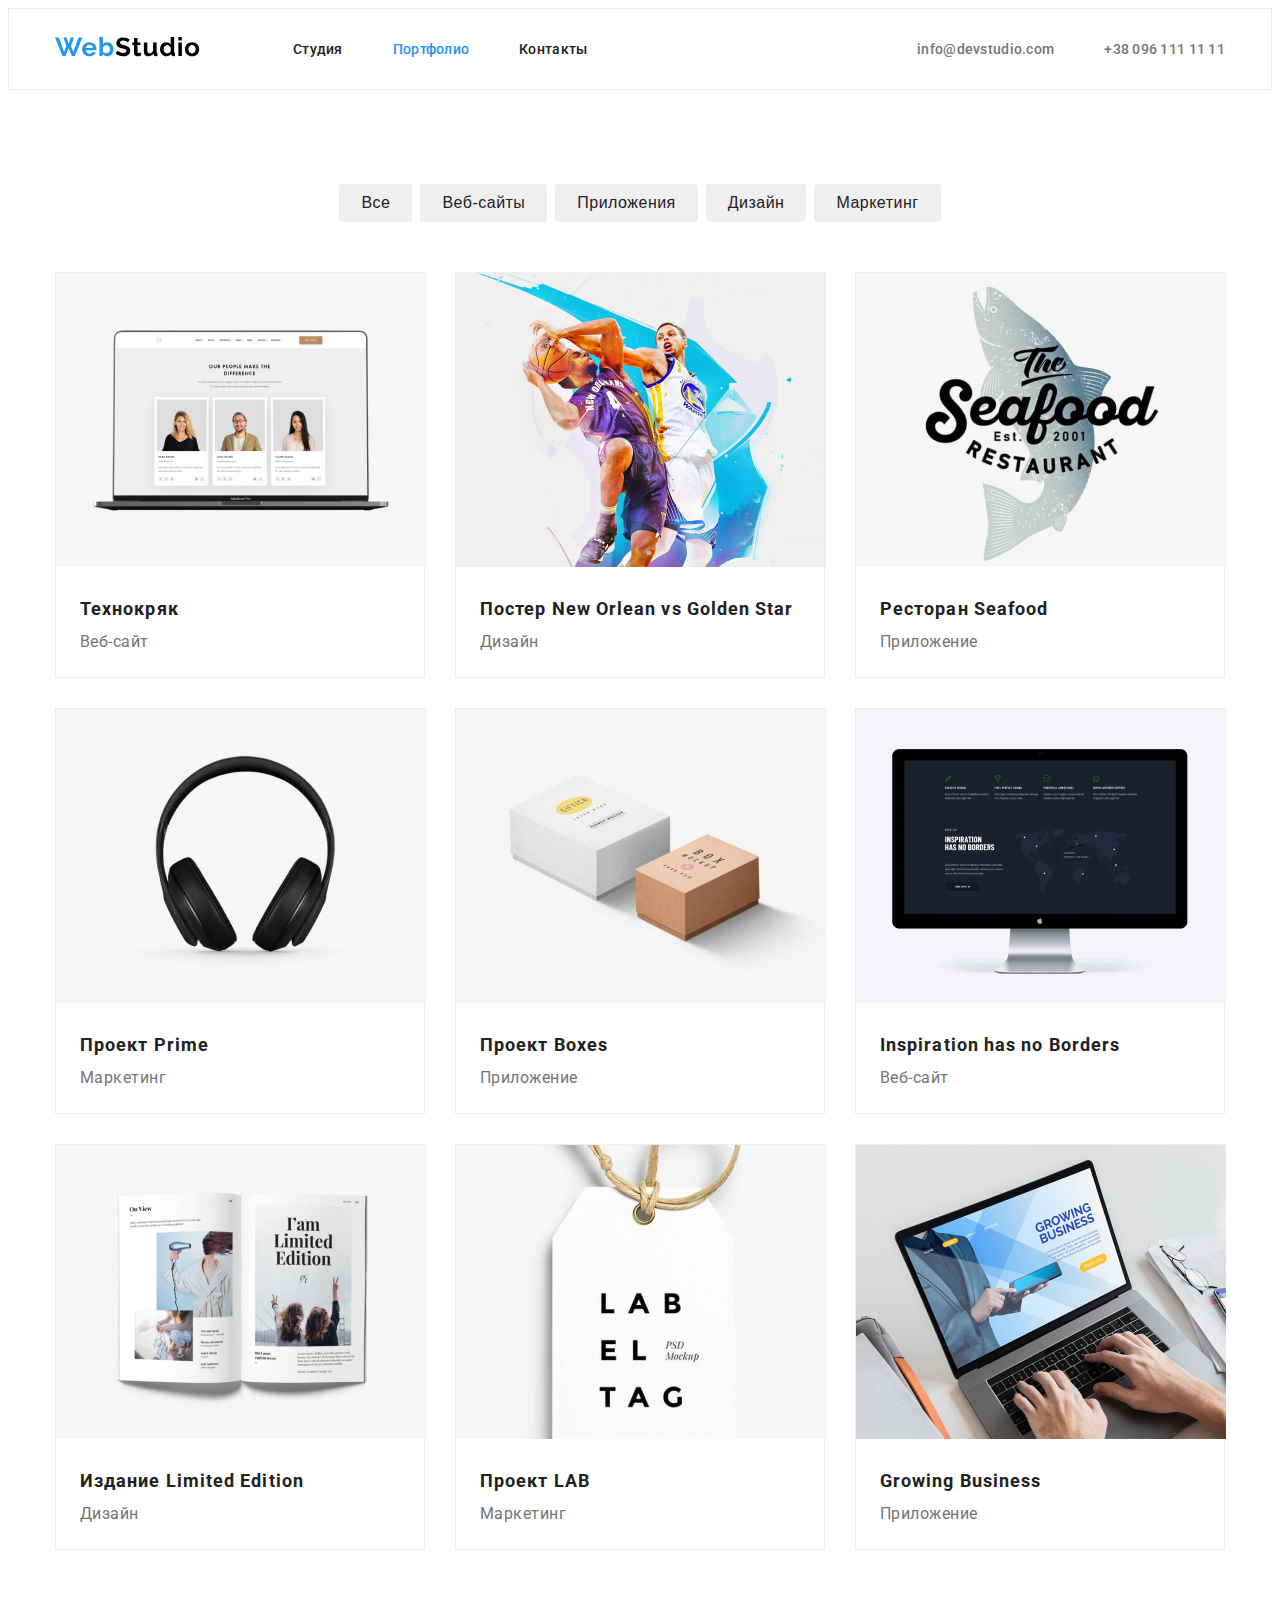
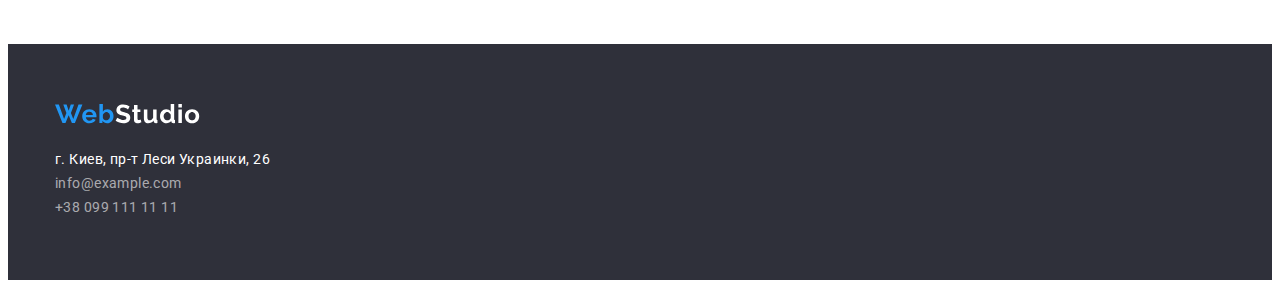
==== commit f70168d7: "с3" ====
--- a/portfolio.html
+++ b/portfolio.html
@@ -31,7 +31,7 @@
               <a class="menu-link" href="./index.html">Студия</a>
             </li>
             <li class="menu-list-item">
-              <a class="menu-link" href="./portfolio.html">Портфолио</a>
+              <a class="menu-link-portfolio" href="./portfolio.html">Портфолио</a>
             </li>
             <li class="menu-list-item">
               <a class="menu-link" href="#">Контакты</a>
@@ -52,35 +52,33 @@
     <main>
       <!-- Фильтр     -->
       <section class="filter">
-      <div class="container-filter">
-        <ul class="filter-list">
-          <li class="filter-item">
-            <button class="filter-button" type="button">Все</button>
-          </li>
-          <li class="filter-item">
-            <button class="filter-button" type="button">Веб-сайты</button>
-          </li>
-          <li class="filter-item">
-            <button class="filter-button" type="button">Приложения</button>
-          </li>
-          <li class="filter-item">
-            <button class="filter-button" type="button">Дизайн</button>
-          </li>
-          <li class="filter-item">
-            <button class="filter-button" type="button">Маркетинг</button>
-          </li>
-        </ul>
-      </div>
+        <div class="container-filter">
+          <ul class="filter-list">
+            <li class="filter-item">
+              <button class="filter-button" type="button">Все</button>
+            </li>
+            <li class="filter-item">
+              <button class="filter-button" type="button">Веб-сайты</button>
+            </li>
+            <li class="filter-item">
+              <button class="filter-button" type="button">Приложения</button>
+            </li>
+            <li class="filter-item">
+              <button class="filter-button" type="button">Дизайн</button>
+            </li>
+            <li class="filter-item">
+              <button class="filter-button" type="button">Маркетинг</button>
+            </li>
+          </ul>
+        </div>
       </section>
       <!-- /Фильтр     -->
       <!-- Портфолио -->
       <section class="portfolio">
         <div class="container-portfolio">
           <ul class="portfolio-list">
-            <div class="flex-container">
-              <li class="flex-elements">
-                  <img
-                    class="portfolio-images"
+              <li class="flex-elements">
+                  <img
                     src="./images/portfolio1.jpg"
                     width="370"
                     height="294"
@@ -91,7 +89,6 @@
               </li>
               <li class="flex-elements">
                   <img
-                    class="portfolio-images"
                     src="./images/portfolio2.jpg"
                     width="370"
                     height="294"
@@ -104,7 +101,6 @@
               </li>
               <li class="flex-elements">
                   <img
-                    class="portfolio-images"
                     src="./images/portfolio3.jpg"
                     width="370"
                     height="294"
@@ -115,7 +111,6 @@
               </li>
               <li class="flex-elements">
                   <img
-                    class="portfolio-images"
                     src="./images/portfolio4.jpg"
                     width="370"
                     height="294"
@@ -126,7 +121,6 @@
               </li>
               <li class="flex-elements">
                   <img
-                    class="portfolio-images"
                     src="./images/portfolio5.jpg"
                     width="370"
                     height="294"
@@ -137,7 +131,6 @@
               </li>
               <li class="flex-elements">
                   <img
-                    class="portfolio-images"
                     src="./images/portfolio6.jpg"
                     width="370"
                     height="294"
@@ -148,7 +141,6 @@
               </li>
               <li class="flex-elements">
                   <img
-                    class="portfolio-images"
                     src="./images/portfolio7.jpg"
                     width="370"
                     height="294"
@@ -159,7 +151,6 @@
               </li>
               <li class="flex-elements">
                   <img
-                    class="portfolio-images"
                     src="./images/portfolio8.jpg"
                     width="370"
                     height="294"
@@ -170,7 +161,6 @@
               </li>
               <li class="flex-elements">
                   <img
-                    class="portfolio-images"
                     src="./images/portfolio9.jpg"
                     width="370"
                     height="294"
@@ -179,7 +169,6 @@
                   <h3 class="portfolio-title">Growing Business</h3>
                   <p class="portfolio-text">Приложение</p>
               </li>
-            </div>
           </ul>
         </div>
       </section>
--- a/css/style.css
+++ b/css/style.css
@@ -13,6 +13,9 @@
   --background-top-footer: #2f303a;
   --primary-background-color: #ffffff;
   --secondary-background-color: #f5f4fa;
+  --header-border-color: #ECECEC;
+  --border-color: #EEEEEE;
+  --shadow: 0px 1px 3px rgba(0, 0, 0, 0.12), 0px 1px 1px rgba(0, 0, 0, 0.14), 0px 2px 1px rgba(0, 0, 0, 0.2);
 }
 
 html {
@@ -34,7 +37,7 @@
 
 .header {
   background-color: var(--primary-background-color);
-  border: 1px solid #ECECEC
+  border: 1px solid var(--header-border-color)
 }
 
 .menu {
@@ -87,6 +90,32 @@
   color: var(--accent-color);
 }
 
+.menu-link-studio {
+  display: block;
+  padding-bottom: 32px;
+  padding-top: 32px;
+
+  color: var(--accent-color);
+  font-weight: 500;
+  font-size: 14px;
+  line-height: 1.142;
+  letter-spacing: 0.02em;
+  text-decoration: none;
+}
+
+.menu-link-portfolio {
+  display: block;
+  padding-bottom: 32px;
+  padding-top: 32px;
+
+  color: var(--accent-color);
+  font-weight: 500;
+  font-size: 14px;
+  line-height: 1.142;
+  letter-spacing: 0.02em;
+  text-decoration: none;
+}
+
 .address-list {
   margin-left: auto;
   list-style: none;
@@ -172,7 +201,6 @@
 /* О нас */
 
 .feature {
-  padding-bottom: 94px;
   background-color: var(--primary-background-color);
 }
 
@@ -186,7 +214,7 @@
 
 .feature-title {
   margin-top: 0;
-  margin-bottom: 20px;
+  margin-bottom: 10px;
 
   color: var(--primary-text-color);
   font-weight: bold;
@@ -199,6 +227,10 @@
 .feature-list {
   padding-right: 0;
   padding-left: 0;
+  padding-top: 94px;
+  padding-bottom: 94px;
+  margin-top: 0;
+  margin-bottom: 0;
 
   list-style: none;
   display: flex;
@@ -315,8 +347,8 @@
 
 .team-item {
   background-color: var(--primary-background-color);
-  box-shadow: 0px 1px 3px rgba(0, 0, 0, 0.12), 0px 1px 1px rgba(0, 0, 0, 0.14), 0px 2px 1px rgba(0, 0, 0, 0.2);
   border-radius: 0px 0px 4px 4px;
+  box-shadow: var(--shadow)
 }
 
 .team-item:not(:last-child) {
@@ -468,8 +500,14 @@
   text-align: center;
 }
 
-.portfolio-images {
-  margin-bottom: 20px;
+.container-portfolio {
+  width: 1200px;
+  padding-left: 15px;
+  padding-right: 15px;
+  margin-left: auto;
+  margin-right: auto;
+  margin-top: 0;
+  margin-bottom: 94px;
 }
 
 .portfolio-list {
@@ -477,21 +515,6 @@
   list-style: none;
   margin-bottom: 0;
   margin-top: 0;
-  display: flex;
-  flex-wrap: wrap;
-}
-
-.container-portfolio {
-  width: 1200px;
-  padding-left: 15px;
-  padding-right: 15px;
-  margin-left: auto;
-  margin-right: auto;
-  margin-top: 0;
-  margin-bottom: 94px;
-}
-
-.flex-container {
   display: flex;
   flex-wrap: wrap;
 }
@@ -500,7 +523,7 @@
   width: 370px;
   margin-right: 30px;
   margin-bottom: 30px;
-  border: 1px solid #EEEEEE
+  border: 1px solid var(--border-color)
 }
 
 .flex-elements:nth-child(3n) {
@@ -515,6 +538,7 @@
   color: var(--primary-text-color);
   margin-top: 0;
   margin-bottom: 0;
+  padding-top: 20px;
   padding-left: 24px;
 
   text-align: left;
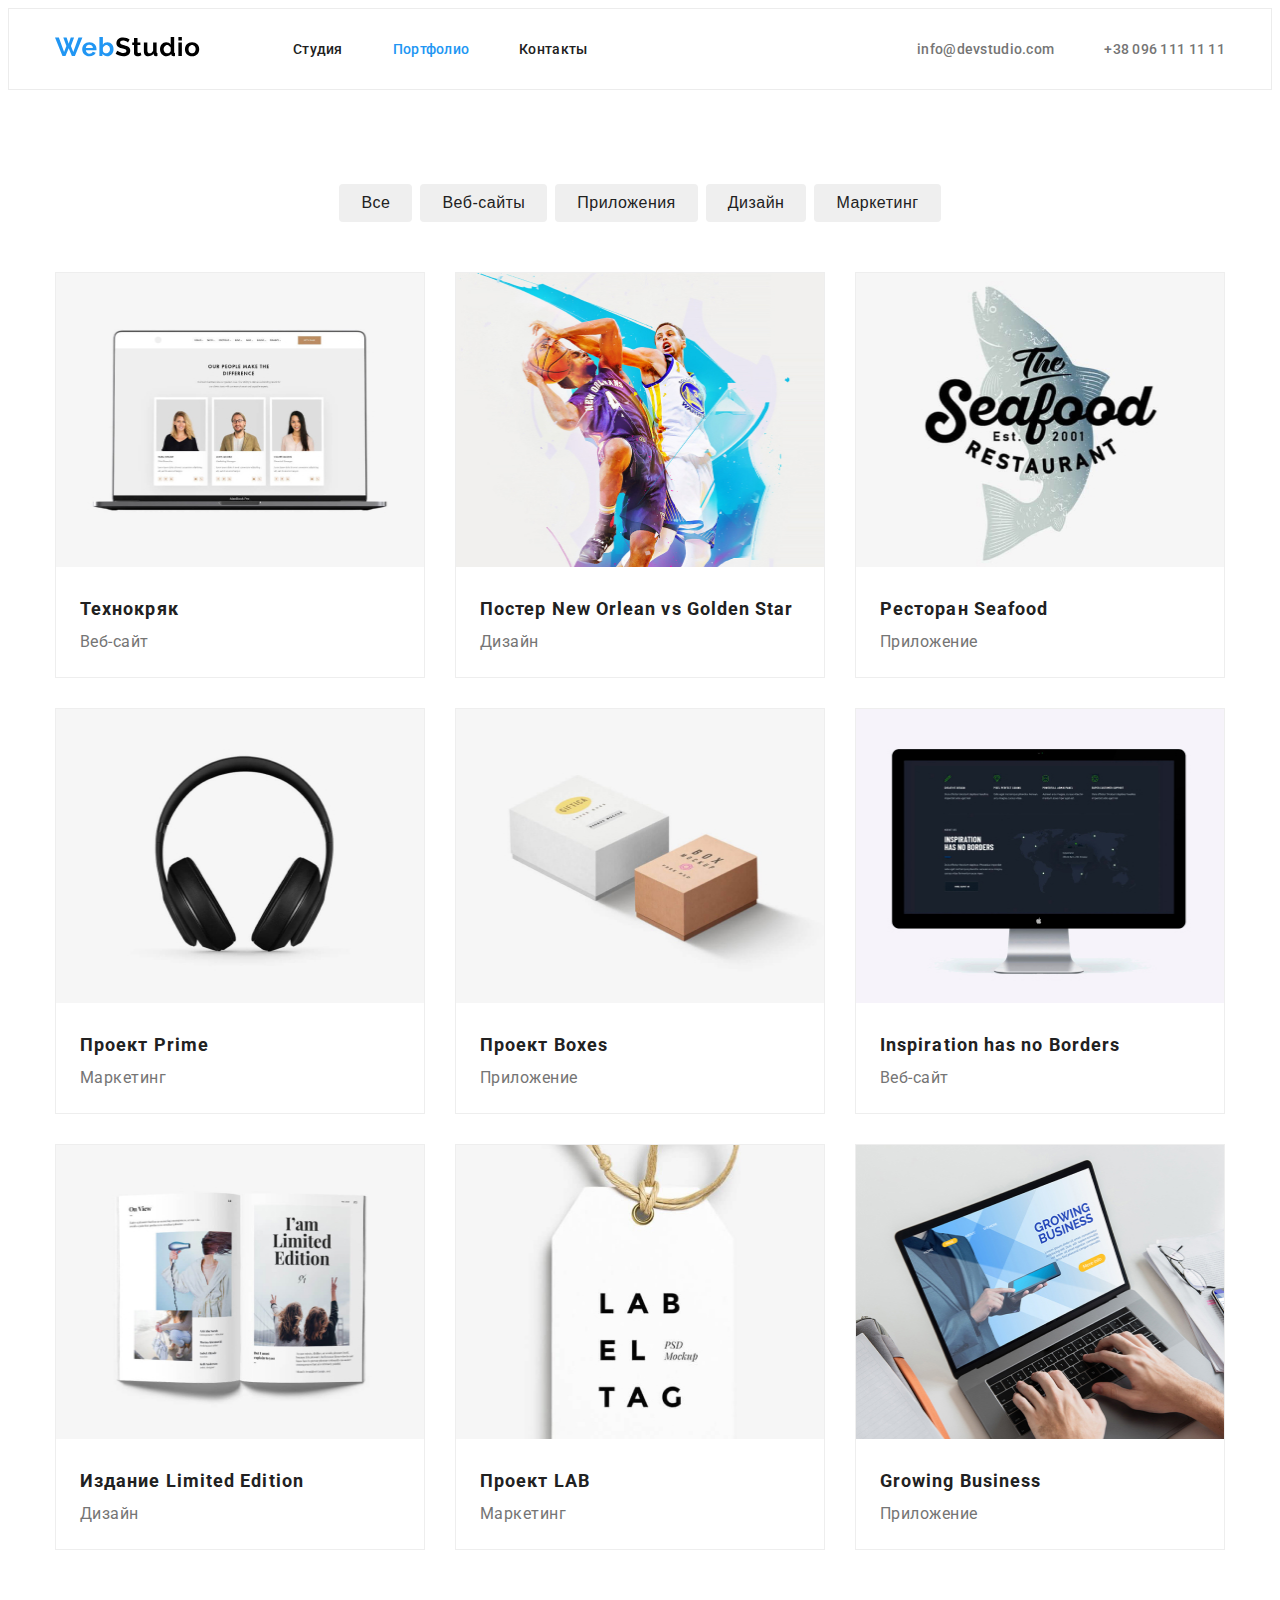
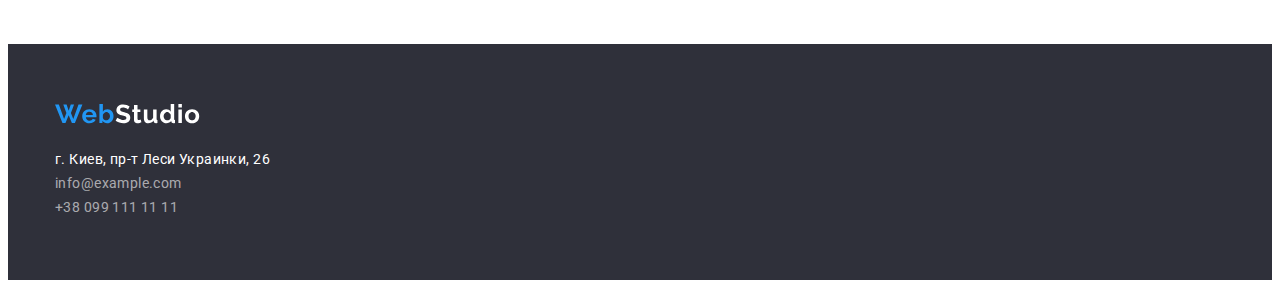
==== commit 5a0b4ebd: "done" ====
--- a/portfolio.html
+++ b/portfolio.html
@@ -31,7 +31,9 @@
               <a class="menu-link" href="./index.html">Студия</a>
             </li>
             <li class="menu-list-item">
-              <a class="menu-link-portfolio" href="./portfolio.html">Портфолио</a>
+              <a class="menu-link-portfolio" href="./portfolio.html"
+                >Портфолио</a
+              >
             </li>
             <li class="menu-list-item">
               <a class="menu-link" href="#">Контакты</a>
@@ -77,98 +79,105 @@
       <section class="portfolio">
         <div class="container-portfolio">
           <ul class="portfolio-list">
-              <li class="flex-elements">
-                  <img
-                    src="./images/portfolio1.jpg"
-                    width="370"
-                    height="294"
-                    alt="Ноутбук с открытым веб-сайтом"
-                  />
-                  <h3 class="portfolio-title">Технокряк</h3>
-                  <p class="portfolio-text">Веб-сайт</p>
-              </li>
-              <li class="flex-elements">
-                  <img
-                    src="./images/portfolio2.jpg"
-                    width="370"
-                    height="294"
-                    alt="Постер New Orlean vs Golden Star"
-                  />
-                  <h3 class="portfolio-title">
-                    Постер New Orlean vs Golden Star
-                  </h3>
-                  <p class="portfolio-text">Дизайн</p>
-              </li>
-              <li class="flex-elements">
-                  <img
-                    src="./images/portfolio3.jpg"
-                    width="370"
-                    height="294"
-                    alt="Логотип ресторана seafood"
-                  />
-                  <h3 class="portfolio-title">Ресторан Seafood</h3>
-                  <p class="portfolio-text">Приложение</p>
-              </li>
-              <li class="flex-elements">
-                  <img
-                    src="./images/portfolio4.jpg"
-                    width="370"
-                    height="294"
-                    alt="Наушники"
-                  />
-                  <h3 class="portfolio-title">Проект Prime</h3>
-                  <p class="portfolio-text">Маркетинг</p>
-              </li>
-              <li class="flex-elements">
-                  <img
-                    src="./images/portfolio5.jpg"
-                    width="370"
-                    height="294"
-                    alt="2 коробки"
-                  />
-                  <h3 class="portfolio-title">Проект Boxes</h3>
-                  <p class="portfolio-text">Приложение</p>
-              </li>
-              <li class="flex-elements">
-                  <img
-                    src="./images/portfolio6.jpg"
-                    width="370"
-                    height="294"
-                    alt="Mac с открытым веб-сайтом"
-                  />
-                  <h3 class="portfolio-title">Inspiration has no Borders</h3>
-                  <p class="portfolio-text">Веб-сайт</p>
-              </li>
-              <li class="flex-elements">
-                  <img
-                    src="./images/portfolio7.jpg"
-                    width="370"
-                    height="294"
-                    alt="Книга"
-                  />
-                  <h3 class="portfolio-title">Издание Limited Edition</h3>
-                  <p class="portfolio-text">Дизайн</p>
-              </li>
-              <li class="flex-elements">
-                  <img
-                    src="./images/portfolio8.jpg"
-                    width="370"
-                    height="294"
-                    alt="Бирка"
-                  />
-                  <h3 class="portfolio-title">Проект LAB</h3>
-                  <p class="portfolio-text">Маркетинг</p>
-              </li>
-              <li class="flex-elements">
-                  <img
-                    src="./images/portfolio9.jpg"
-                    width="370"
-                    height="294"
-                    alt="Ноутбук с открытым приложением"
-                  />
-                  <h3 class="portfolio-title">Growing Business</h3>
-                  <p class="portfolio-text">Приложение</p>
-              </li>
+            <li class="flex-elements">
+              <img
+                class="portfolio-img"
+                src="./images/portfolio1.jpg"
+                width="370"
+                height="294"
+                alt="Ноутбук с открытым веб-сайтом"
+              />
+              <h3 class="portfolio-title">Технокряк</h3>
+              <p class="portfolio-text">Веб-сайт</p>
+            </li>
+            <li class="flex-elements">
+              <img
+                class="portfolio-img"
+                src="./images/portfolio2.jpg"
+                width="370"
+                height="294"
+                alt="Постер New Orlean vs Golden Star"
+              />
+              <h3 class="portfolio-title">Постер New Orlean vs Golden Star</h3>
+              <p class="portfolio-text">Дизайн</p>
+            </li>
+            <li class="flex-elements">
+              <img
+                class="portfolio-img"
+                src="./images/portfolio3.jpg"
+                width="370"
+                height="294"
+                alt="Логотип ресторана seafood"
+              />
+              <h3 class="portfolio-title">Ресторан Seafood</h3>
+              <p class="portfolio-text">Приложение</p>
+            </li>
+            <li class="flex-elements">
+              <img
+                class="portfolio-img"
+                src="./images/portfolio4.jpg"
+                width="370"
+                height="294"
+                alt="Наушники"
+              />
+              <h3 class="portfolio-title">Проект Prime</h3>
+              <p class="portfolio-text">Маркетинг</p>
+            </li>
+            <li class="flex-elements">
+              <img
+                class="portfolio-img"
+                src="./images/portfolio5.jpg"
+                width="370"
+                height="294"
+                alt="2 коробки"
+              />
+              <h3 class="portfolio-title">Проект Boxes</h3>
+              <p class="portfolio-text">Приложение</p>
+            </li>
+            <li class="flex-elements">
+              <img
+                class="portfolio-img"
+                src="./images/portfolio6.jpg"
+                width="370"
+                height="294"
+                alt="Mac с открытым веб-сайтом"
+              />
+              <h3 class="portfolio-title">Inspiration has no Borders</h3>
+              <p class="portfolio-text">Веб-сайт</p>
+            </li>
+            <li class="flex-elements">
+              <img
+                class="portfolio-img"
+                src="./images/portfolio7.jpg"
+                width="370"
+                height="294"
+                alt="Книга"
+              />
+              <h3 class="portfolio-title">Издание Limited Edition</h3>
+              <p class="portfolio-text">Дизайн</p>
+            </li>
+            <li class="flex-elements">
+              <img
+                class="portfolio-img"
+                src="./images/portfolio8.jpg"
+                width="370"
+                height="294"
+                alt="Бирка"
+              />
+              <h3 class="portfolio-title">Проект LAB</h3>
+              <p class="portfolio-text">Маркетинг</p>
+            </li>
+            <li class="flex-elements">
+              <img
+                class="portfolio-img"
+                src="./images/portfolio9.jpg"
+                width="370"
+                height="294"
+                alt="Ноутбук с открытым приложением"
+              />
+              <h3 class="portfolio-title">Growing Business</h3>
+              <p class="portfolio-text">Приложение</p>
+            </li>
           </ul>
         </div>
       </section>
@@ -177,30 +186,30 @@
     <!-- Контакты -->
     <footer class="footer">
       <div class="container-footer">
-      <img class="footer-logo" src="./images/logo-footer.svg" alt="Логотип" />
-      <ul class="footer-list">
-        <li>
-          <address>
-            <a class="address-location" href="#"
-              >г. Киев, пр-т Леси Украинки, 26</a
-            >
-          </address>
-        </li>
-        <li>
-          <address>
-            <a class="address-contacts" href="mailto:info@example.com"
-              >info@example.com</a
-            >
-          </address>
-        </li>
-        <li>
-          <address>
-            <a class="address-contacts" href="tel:+380991111111"
-              >+38 099 111 11 11</a
-            >
-          </address>
-        </li>
-      </ul>
+        <img class="footer-logo" src="./images/logo-footer.svg" alt="Логотип" />
+        <ul class="footer-list">
+          <li>
+            <address>
+              <a class="address-location" href="#"
+                >г. Киев, пр-т Леси Украинки, 26</a
+              >
+            </address>
+          </li>
+          <li>
+            <address>
+              <a class="address-contacts" href="mailto:info@example.com"
+                >info@example.com</a
+              >
+            </address>
+          </li>
+          <li>
+            <address>
+              <a class="address-contacts" href="tel:+380991111111"
+                >+38 099 111 11 11</a
+              >
+            </address>
+          </li>
+        </ul>
       </div>
       <!-- /Контакты -->
     </footer>
--- a/css/style.css
+++ b/css/style.css
@@ -13,9 +13,10 @@
   --background-top-footer: #2f303a;
   --primary-background-color: #ffffff;
   --secondary-background-color: #f5f4fa;
-  --header-border-color: #ECECEC;
-  --border-color: #EEEEEE;
-  --shadow: 0px 1px 3px rgba(0, 0, 0, 0.12), 0px 1px 1px rgba(0, 0, 0, 0.14), 0px 2px 1px rgba(0, 0, 0, 0.2);
+  --header-border-color: #ececec;
+  --border-color: #eeeeee;
+  --shadow: 0px 1px 3px rgba(0, 0, 0, 0.12), 0px 1px 1px rgba(0, 0, 0, 0.14),
+    0px 2px 1px rgba(0, 0, 0, 0.2);
 }
 
 html {
@@ -37,7 +38,7 @@
 
 .header {
   background-color: var(--primary-background-color);
-  border: 1px solid var(--header-border-color)
+  border: 1px solid var(--header-border-color);
 }
 
 .menu {
@@ -348,13 +349,12 @@
 .team-item {
   background-color: var(--primary-background-color);
   border-radius: 0px 0px 4px 4px;
-  box-shadow: var(--shadow)
+  box-shadow: var(--shadow);
 }
 
 .team-item:not(:last-child) {
   margin-right: 30px;
 }
-
 
 .person-title {
   margin-top: 0;
@@ -523,15 +523,19 @@
   width: 370px;
   margin-right: 30px;
   margin-bottom: 30px;
-  border: 1px solid var(--border-color)
+  border: 1px solid var(--border-color);
 }
 
 .flex-elements:nth-child(3n) {
   margin-right: 0;
 }
 
-.flex-elements:nth-child(n+7) {
-  margin-bottom: 0;
+.flex-elements:nth-child(n + 7) {
+  margin-bottom: 0;
+}
+
+.portfolio-img {
+  max-width: 100%;
 }
 
 .portfolio-title {
